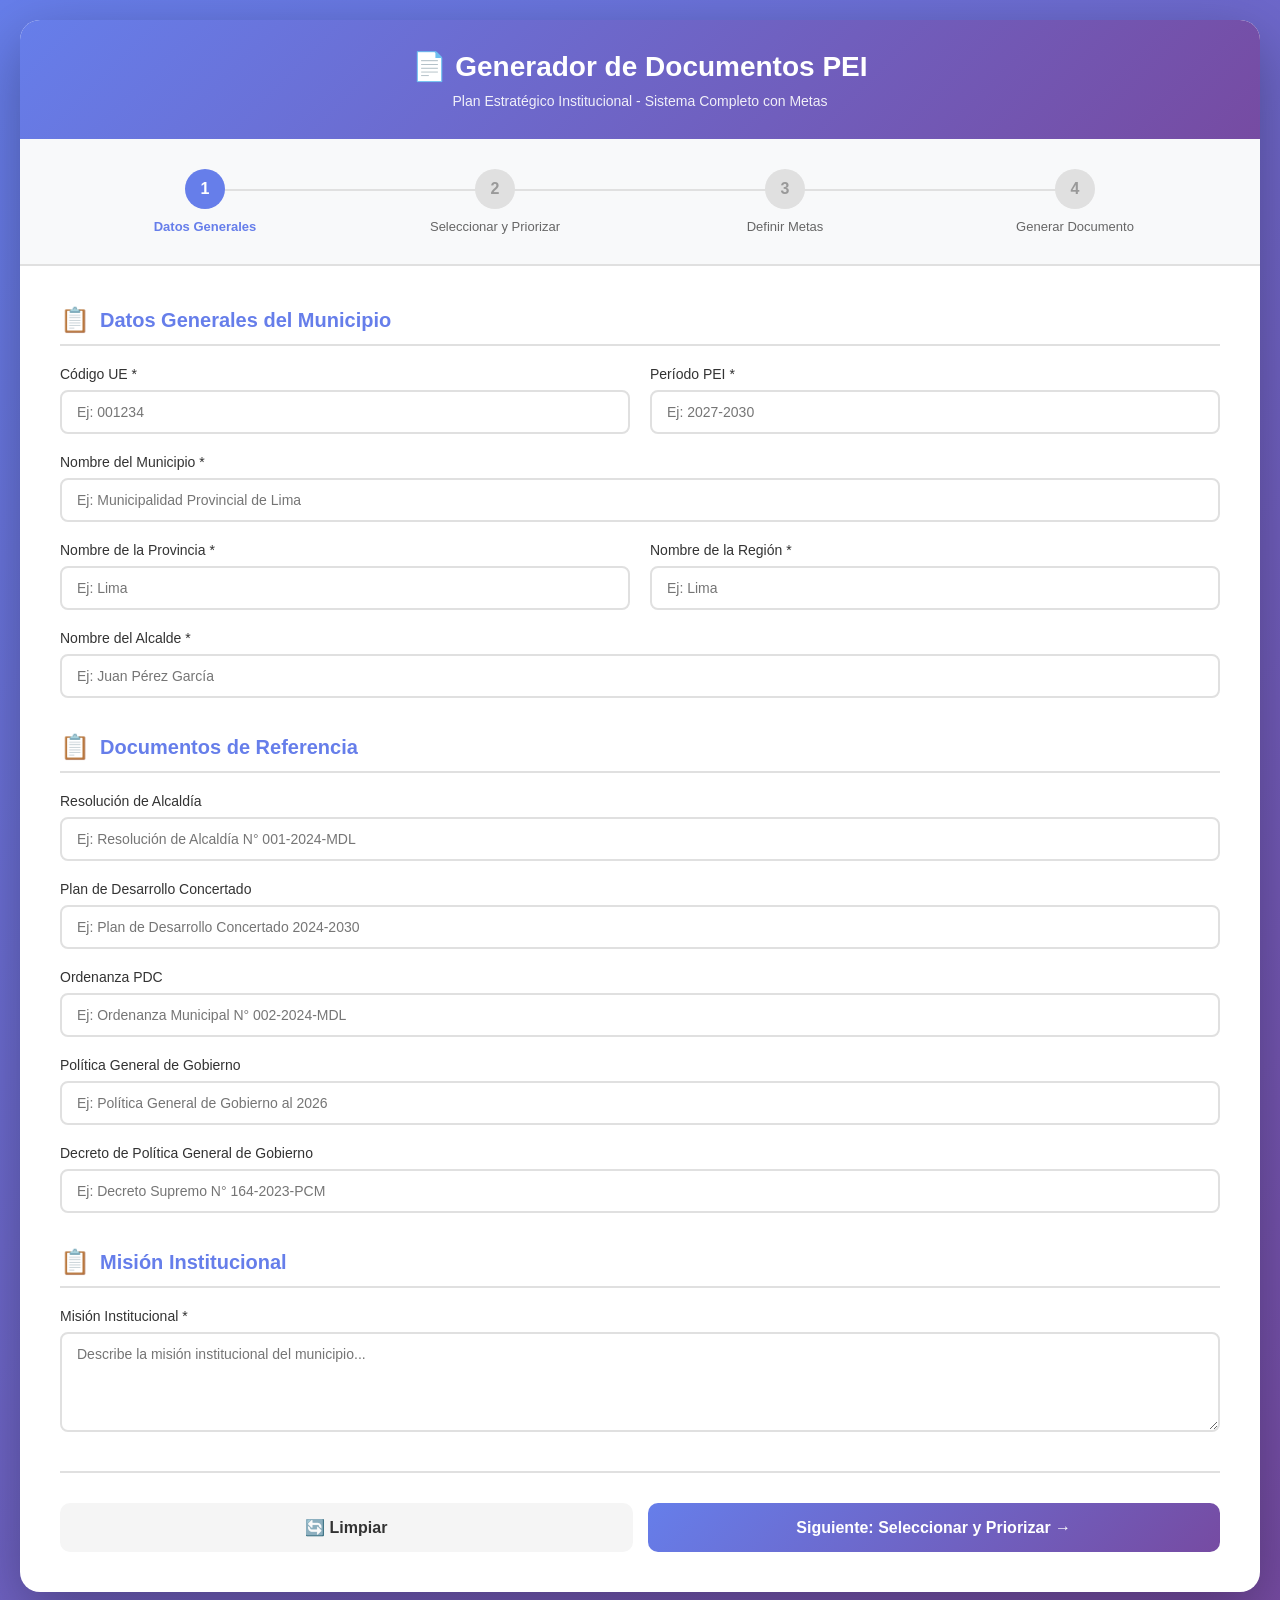
==== index_fase4.html @ 13f06237 "Add files via upload" ====
<!DOCTYPE html>
<html lang="es">
<head>
<meta charset="UTF-8">
<meta name="viewport" content="width=device-width, initial-scale=1.0">
<title>Generador de Documentos PEI - Sistema Completo</title>
<style>
/* ============================================
   GENERADOR PEI - ESTILOS COMPLETOS
   ============================================ */
*{margin:0;padding:0;box-sizing:border-box}
body{font-family:'Segoe UI',Tahoma,Geneva,Verdana,sans-serif;background:linear-gradient(135deg,#667eea 0%,#764ba2 100%);min-height:100vh;padding:20px}
.container{max-width:1400px;margin:0 auto;background:white;border-radius:20px;box-shadow:0 20px 60px rgba(0,0,0,.3);overflow:hidden}
.header{background:linear-gradient(135deg,#667eea 0%,#764ba2 100%);color:white;padding:30px;text-align:center}
.header h1{font-size:28px;margin-bottom:10px}
.header p{font-size:14px;opacity:.9}

/* PROGRESS */
.progress-steps{display:flex;justify-content:space-between;padding:30px 40px;background:#f8f9fa;border-bottom:2px solid #e0e0e0}
.step{flex:1;text-align:center;position:relative}
.step::after{content:'';position:absolute;top:20px;left:50%;width:100%;height:2px;background:#e0e0e0;z-index:0}
.step:last-child::after{display:none}
.step-number{width:40px;height:40px;border-radius:50%;background:#e0e0e0;color:#999;display:inline-flex;align-items:center;justify-content:center;font-weight:bold;position:relative;z-index:1;margin-bottom:10px}
.step.active .step-number{background:#667eea;color:white}
.step.completed .step-number{background:#28a745;color:white}
.step-label{font-size:13px;color:#666;font-weight:500}
.step.active .step-label{color:#667eea;font-weight:600}

/* FORM */
.form-container{padding:40px}
.form-step{display:none}
.form-step.active{display:block}
.section{margin-bottom:35px}
.section-title{color:#667eea;font-size:20px;font-weight:600;margin-bottom:20px;padding-bottom:10px;border-bottom:2px solid #e0e0e0;display:flex;align-items:center}
.section-title::before{content:"📋";margin-right:10px;font-size:24px}
.form-group{margin-bottom:20px}
label{display:block;color:#333;font-weight:500;margin-bottom:8px;font-size:14px}
input[type="text"],textarea{width:100%;padding:12px 15px;border:2px solid #e0e0e0;border-radius:8px;font-size:14px;font-family:inherit;transition:all .3s}
input[type="text"]:focus,textarea:focus{outline:none;border-color:#667eea;box-shadow:0 0 0 3px rgba(102,126,234,.1)}
textarea{min-height:100px;resize:vertical}
.two-column{display:grid;grid-template-columns:1fr 1fr;gap:20px}

/* SELECTION PASO 2 */
.selection-layout{display:grid;grid-template-columns:1fr 1fr;gap:30px;margin-top:20px}
.selection-panel{border:2px solid #e0e0e0;border-radius:12px;overflow:hidden}
.panel-title{background:linear-gradient(135deg,#667eea 0%,#764ba2 100%);color:white;padding:15px 20px;font-size:16px;font-weight:600;display:flex;align-items:center;gap:10px}
.panel-subtitle{padding:10px 15px;background:#f8f9fa;font-size:12px;color:#666;border-bottom:1px solid #e0e0e0}
.oei-grid{max-height:600px;overflow-y:auto;padding:15px}
.oei-card{border:2px solid #e0e0e0;border-radius:10px;margin-bottom:12px;overflow:hidden;transition:all .3s}
.oei-card.selected{border-color:#667eea;background:#f0f2ff}
.oei-header{display:flex;align-items:flex-start;gap:12px;padding:15px;cursor:pointer;user-select:none}
.oei-header:hover{background:rgba(102,126,234,.05)}
.oei-checkbox{width:18px;height:18px;margin-top:3px;cursor:pointer;flex-shrink:0}
.oei-info{flex:1}
.oei-code{font-weight:700;color:#667eea;font-size:13px;margin-bottom:3px}
.oei-title{font-size:14px;color:#333;line-height:1.4}
.oei-expand-icon{color:#999;font-size:12px;transition:transform .3s;padding-top:4px}
.oei-card.expanded .oei-expand-icon{transform:rotate(180deg)}
.oei-details{display:none;padding:15px;background:#fafafa;border-top:1px solid #e0e0e0}
.oei-card.expanded .oei-details{display:block}
.subsection-title{font-size:12px;font-weight:700;color:#764ba2;text-transform:uppercase;letter-spacing:.5px;margin-bottom:10px;margin-top:10px}
.indicator-item{display:flex;align-items:flex-start;gap:10px;padding:8px;border-radius:6px;margin-bottom:6px;transition:background .2s}
.indicator-item:hover{background:rgba(102,126,234,.07)}
.indicator-checkbox{width:16px;height:16px;margin-top:2px;cursor:pointer;flex-shrink:0}
.indicator-text{font-size:13px;color:#444;line-height:1.4;cursor:pointer}
.indicator-unit{display:inline-block;background:#e8eafd;color:#667eea;padding:2px 8px;border-radius:4px;font-size:11px;margin-left:6px;white-space:nowrap}
.aei-item{display:flex;align-items:flex-start;gap:10px;padding:10px;border-radius:8px;margin-bottom:8px;border:1px solid #e0e0e0;background:white;transition:all .2s}
.aei-item.selected{border-color:#764ba2;background:#f8f0ff}
.aei-checkbox{width:16px;height:16px;margin-top:3px;cursor:pointer;flex-shrink:0}
.aei-code{font-weight:600;color:#764ba2;font-size:12px;margin-bottom:3px}
.aei-details-panel{margin-top:10px;padding:10px;background:#f0e8ff;border-radius:6px;display:none}
.aei-item.selected .aei-details-panel{display:block}

/* PRIORITY PANEL */
.priority-list{max-height:600px;overflow-y:auto;padding:15px;min-height:200px}
.counter-badge{background:rgba(255,255,255,.3);color:white;padding:2px 10px;border-radius:12px;font-size:13px;font-weight:700}
.priority-item{border:2px solid #e0e0e0;border-radius:10px;padding:15px;margin-bottom:12px;background:white;position:relative;cursor:grab;transition:all .2s;user-select:none}
.priority-item:hover{border-color:#667eea;box-shadow:0 4px 15px rgba(102,126,234,.2)}
.priority-item.dragging{opacity:.5;border-style:dashed}
.priority-item.drag-over{border-color:#764ba2;border-style:dashed;background:#f8f0ff}
.priority-number{position:absolute;top:-10px;left:-10px;width:28px;height:28px;background:linear-gradient(135deg,#667eea,#764ba2);color:white;border-radius:50%;display:flex;align-items:center;justify-content:center;font-weight:700;font-size:13px;box-shadow:0 3px 8px rgba(102,126,234,.4)}
.remove-btn{position:absolute;top:8px;right:8px;background:#dc3545;color:white;border:none;width:22px;height:22px;border-radius:50%;cursor:pointer;font-size:12px;display:flex;align-items:center;justify-content:center;line-height:1}
.priority-header{display:flex;align-items:flex-start;gap:10px;margin-bottom:10px}
.drag-handle{color:#ccc;font-size:18px;cursor:grab;padding-top:2px;flex-shrink:0}
.priority-code{font-weight:700;color:#667eea;font-size:13px}
.priority-title{font-size:13px;color:#333;line-height:1.4;margin-top:3px}
.priority-stats{display:flex;gap:12px;margin-top:8px}
.priority-stat{font-size:11px;color:#666;background:#f0f0f0;padding:3px 8px;border-radius:4px}
.expand-aei-btn{background:#764ba2;color:white;border:none;padding:6px 12px;border-radius:5px;font-size:11px;cursor:pointer;transition:all .2s;width:100%}
.expand-aei-btn:hover{background:#5f3883}
.aei-priority-list{margin-top:10px;display:none}
.priority-item.expanded .aei-priority-list{display:block}
.aei-sortable{display:flex;flex-direction:column;gap:6px}
.aei-priority-item{display:flex;align-items:center;gap:8px;padding:8px 10px;border:1px solid #e0e0e0;border-radius:6px;background:white;cursor:grab;position:relative;transition:all .2s}
.aei-priority-item:hover{border-color:#764ba2;background:#f8f0ff}
.aei-priority-item.dragging{opacity:.5}
.aei-priority-number{min-width:22px;height:22px;background:linear-gradient(135deg,#764ba2,#9561e2);color:white;border-radius:50%;display:flex;align-items:center;justify-content:center;font-weight:700;font-size:11px}
.aei-priority-code{font-weight:600;color:#764ba2;font-size:12px;white-space:nowrap}
.aei-priority-title{font-size:11px;color:#555;line-height:1.3}
.empty-state{text-align:center;padding:40px 20px;color:#999}
.empty-state-icon{font-size:48px;margin-bottom:15px}
.empty-state-text{font-size:14px;line-height:1.6}

/* METAS PASO 3 */
.metas-container{display:grid;gap:25px}
.metas-oei-section{background:#f8f9fa;border-radius:12px;padding:20px;border:2px solid #e0e0e0}
.metas-oei-header{background:linear-gradient(135deg,#667eea 0%,#764ba2 100%);color:white;padding:15px 20px;border-radius:8px;margin-bottom:20px}
.metas-oei-priority{font-size:12px;opacity:.9;margin-bottom:5px}
.metas-oei-title{font-size:16px;font-weight:600}
.metas-indicadores-container{display:grid;gap:15px}
.metas-tipo-header{font-size:14px;font-weight:600;color:#667eea;margin:20px 0 15px;padding-bottom:8px;border-bottom:2px solid #e0e0e0}
.metas-aei-subtitle{font-size:13px;font-weight:600;color:#764ba2;margin:15px 0 10px;padding:8px 12px;background:white;border-radius:6px;border-left:3px solid #764ba2}
.meta-card{background:white;border:2px solid #e0e0e0;border-radius:10px;padding:20px;transition:all .3s}
.meta-card:hover{border-color:#667eea;box-shadow:0 4px 12px rgba(102,126,234,.15)}
.meta-header{display:flex;align-items:flex-start;gap:12px;margin-bottom:20px;padding-bottom:15px;border-bottom:1px solid #e0e0e0}
.meta-icon{font-size:24px}
.meta-info{flex:1}
.meta-nombre{font-size:14px;font-weight:500;color:#333;margin-bottom:5px;line-height:1.4}
.meta-unidad{font-size:12px;color:#666;background:#f0f0f0;display:inline-block;padding:3px 10px;border-radius:4px}
.meta-form-grid{display:grid;grid-template-columns:1fr 1fr;gap:15px;margin-bottom:20px}
.meta-años-grid{display:grid;grid-template-columns:repeat(auto-fit,minmax(120px,1fr));gap:12px}
.meta-field label{display:block;font-size:13px;font-weight:500;color:#555;margin-bottom:6px}
.meta-input{width:100%;padding:10px 12px;border:2px solid #e0e0e0;border-radius:6px;font-size:14px;transition:all .3s}
.meta-input:focus{outline:none;border-color:#667eea;box-shadow:0 0 0 3px rgba(102,126,234,.1)}
.meta-input.error{border-color:#dc3545}

/* BUTTONS */
.btn-container{display:flex;gap:15px;margin-top:30px;padding-top:30px;border-top:2px solid #e0e0e0}
.btn{flex:1;padding:15px 30px;border:none;border-radius:10px;font-size:16px;font-weight:600;cursor:pointer;transition:all .3s;display:flex;align-items:center;justify-content:center;gap:10px}
.btn-primary{background:linear-gradient(135deg,#667eea 0%,#764ba2 100%);color:white}
.btn-primary:hover{transform:translateY(-2px);box-shadow:0 10px 25px rgba(102,126,234,.4)}
.btn-secondary{background:#f5f5f5;color:#333}
.btn-secondary:hover{background:#e0e0e0}
.btn:disabled{opacity:.6;cursor:not-allowed;transform:none!important}

/* LOADING & MESSAGES */
.loading{display:none;text-align:center;padding:20px;color:#667eea}
.loading.active{display:block}
.spinner{border:4px solid #f3f3f3;border-top:4px solid #667eea;border-radius:50%;width:40px;height:40px;animation:spin 1s linear infinite;margin:0 auto 15px}
@keyframes spin{0%{transform:rotate(0deg)}100%{transform:rotate(360deg)}}
.message{padding:15px 20px;border-radius:8px;margin-top:20px;display:none}
.message.success{background:#d4edda;color:#155724;border:1px solid #c3e6cb;display:block}
.message.error{background:#f8d7da;color:#721c24;border:1px solid #f5c6cb;display:block}
.selection-alert{background:#fff3cd;border:1px solid #ffc107;color:#856404;padding:15px;border-radius:8px;margin-bottom:20px;display:none}
.selection-alert.show{display:block}
.help-text{font-size:13px;color:#666;margin-bottom:15px;padding:12px;background:#f8f9fa;border-radius:6px;border-left:3px solid #667eea;line-height:1.7}
.download-link{display:inline-block;background:#28a745;color:white;padding:10px 20px;border-radius:8px;text-decoration:none;font-weight:600;margin-top:10px}
.download-link:hover{background:#218838}

/* RESPONSIVE */
@media(max-width:1200px){.selection-layout{grid-template-columns:1fr}}
@media(max-width:768px){.two-column,.meta-form-grid{grid-template-columns:1fr}.form-container{padding:20px}.btn-container{flex-direction:column}.meta-años-grid{grid-template-columns:1fr 1fr}}
</style>
</head>
<body>
<div class="container">
  <div class="header">
    <h1>📄 Generador de Documentos PEI</h1>
    <p>Plan Estratégico Institucional - Sistema Completo con Metas</p>
  </div>

  <div class="progress-steps">
    <div class="step active" data-step="1"><div class="step-number">1</div><div class="step-label">Datos Generales</div></div>
    <div class="step" data-step="2"><div class="step-number">2</div><div class="step-label">Seleccionar y Priorizar</div></div>
    <div class="step" data-step="3"><div class="step-number">3</div><div class="step-label">Definir Metas</div></div>
    <div class="step" data-step="4"><div class="step-number">4</div><div class="step-label">Generar Documento</div></div>
  </div>

  <div class="form-container">
    <!-- PASO 1 -->
    <div class="form-step active" data-step="1">
      <div class="section">
        <h2 class="section-title">Datos Generales del Municipio</h2>
        <div class="two-column">
          <div class="form-group"><label>Código UE *</label><input type="text" id="codigo_ue" placeholder="Ej: 001234"></div>
          <div class="form-group"><label>Período PEI *</label><input type="text" id="periodo_pei" placeholder="Ej: 2027-2030"></div>
        </div>
        <div class="form-group"><label>Nombre del Municipio *</label><input type="text" id="nombre_municipio" placeholder="Ej: Municipalidad Provincial de Lima"></div>
        <div class="two-column">
          <div class="form-group"><label>Nombre de la Provincia *</label><input type="text" id="nombre_provincia" placeholder="Ej: Lima"></div>
          <div class="form-group"><label>Nombre de la Región *</label><input type="text" id="nombre_region" placeholder="Ej: Lima"></div>
        </div>
        <div class="form-group"><label>Nombre del Alcalde *</label><input type="text" id="nombre_alcalde" placeholder="Ej: Juan Pérez García"></div>
      </div>
      <div class="section">
        <h2 class="section-title">Documentos de Referencia</h2>
        <div class="form-group"><label>Resolución de Alcaldía</label><input type="text" id="resolucion_alcaldia" placeholder="Ej: Resolución de Alcaldía N° 001-2024-MDL"></div>
        <div class="form-group"><label>Plan de Desarrollo Concertado</label><input type="text" id="plan_desarrollo_concertado" placeholder="Ej: Plan de Desarrollo Concertado 2024-2030"></div>
        <div class="form-group"><label>Ordenanza PDC</label><input type="text" id="ordenanza_pdc" placeholder="Ej: Ordenanza Municipal N° 002-2024-MDL"></div>
        <div class="form-group"><label>Política General de Gobierno</label><input type="text" id="politica_general_gobierno" placeholder="Ej: Política General de Gobierno al 2026"></div>
        <div class="form-group"><label>Decreto de Política General de Gobierno</label><input type="text" id="decreto_politica_general_gobierno" placeholder="Ej: Decreto Supremo N° 164-2023-PCM"></div>
      </div>
      <div class="section">
        <h2 class="section-title">Misión Institucional</h2>
        <div class="form-group"><label>Misión Institucional *</label><textarea id="mision_institucional" placeholder="Describe la misión institucional del municipio..."></textarea></div>
      </div>
      <div class="btn-container">
        <button type="button" class="btn btn-secondary" onclick="limpiarFormulario()">🔄 Limpiar</button>
        <button type="button" class="btn btn-primary" onclick="irPaso1a2()">Siguiente: Seleccionar y Priorizar →</button>
      </div>
    </div>

    <!-- PASO 2 -->
    <div class="form-step" data-step="2">
      <div class="section">
        <h2 class="section-title">Selección y Priorización de OEI/AEI</h2>
        <div class="help-text">
          <strong>📌 Instrucciones:</strong><br>
          <strong>Panel Izquierdo:</strong> Selecciona los OEI, sus indicadores y AEI<br>
          <strong>Panel Derecho:</strong> Arrastra y suelta los OEI para priorizarlos (1 = mayor prioridad)<br>
          • Haz clic en "Ver AEI" para priorizar las AEI dentro de cada OEI
        </div>
        <div class="selection-alert" id="selectionAlert">⚠️ Debes seleccionar al menos 1 OEI con sus indicadores y AEI antes de continuar.</div>
        <div class="selection-layout">
          <div class="selection-panel">
            <div class="panel-title">📋 Seleccionar OEI/AEI</div>
            <div class="panel-subtitle">Marca los OEI, indicadores y AEI que aplicarán a tu municipio</div>
            <div id="oeiContainer" class="oei-grid"><div class="empty-state"><div class="spinner"></div><p>Cargando...</p></div></div>
          </div>
          <div class="selection-panel">
            <div class="panel-title">🎯 Priorizar OEI <span class="counter-badge" id="priorityCount">0</span></div>
            <div class="panel-subtitle">Arrastra los OEI para ordenarlos según prioridad (1 = más importante)</div>
            <div id="priorityContainer" class="priority-list">
              <div class="empty-state"><div class="empty-state-icon">📦</div><div class="empty-state-text">Los OEI que selecciones aparecerán aquí.</div></div>
            </div>
          </div>
        </div>
      </div>
      <div class="btn-container">
        <button type="button" class="btn btn-secondary" onclick="irPaso(1)">← Volver a Datos Generales</button>
        <button type="button" class="btn btn-primary" onclick="validarYContinuarAMetas()">Siguiente: Definir Metas →</button>
      </div>
    </div>

    <!-- PASO 3 -->
    <div class="form-step" data-step="3">
      <div class="section">
        <h2 class="section-title">Definición de Metas Anuales</h2>
        <div class="help-text">
          <strong>🎯 Instrucciones:</strong><br>
          • Define las metas para cada indicador seleccionado<br>
          • <strong>Año base:</strong> Año de referencia (ej: 2026) &nbsp;•&nbsp; <strong>Valor base:</strong> Valor actual del indicador<br>
          • <strong>Metas anuales:</strong> Valores objetivo para cada año del período PEI
        </div>
        <div class="selection-alert" id="metasAlert">⚠️ Por favor, completa todos los campos de metas antes de continuar.</div>
        <div id="metasContainer" class="metas-container"></div>
      </div>
      <div class="btn-container">
        <button type="button" class="btn btn-secondary" onclick="irPaso(2)">← Volver a Selección/Priorización</button>
        <button type="button" class="btn btn-primary" onclick="validarMetasYContinuar()">Siguiente: Generar Documento →</button>
      </div>
    </div>

    <!-- PASO 4 -->
    <div class="form-step" data-step="4">
      <div class="section">
        <h2 class="section-title">Generar Documento PEI</h2>
        <div class="help-text">
          <strong>📄 Resumen de tu PEI:</strong><br>
          • <span id="resumenOEI">0 OEI seleccionados</span><br>
          • <span id="resumenAEI">0 AEI seleccionadas</span><br>
          • <span id="resumenIndicadores">0 indicadores totales</span><br>
          • <span id="resumenMetas">0 indicadores con metas definidas</span>
        </div>
        <div id="instruccionesServidor" style="margin-top:20px;padding:15px;background:#d4edda;border:1px solid #c3e6cb;border-radius:8px;font-size:13px;line-height:1.7;color:#155724">
          <strong>✅ Servidor activo en localhost:8000</strong><br>
          Haz clic en "Generar Documento Word" para crear el archivo .docx en tu carpeta del proyecto.
        </div>
      </div>
      <div class="btn-container">
        <button type="button" class="btn btn-secondary" onclick="irPaso(3)">← Volver a Metas</button>
        <button type="button" class="btn btn-primary" id="btnGenerar" onclick="generarDocumento()">✨ Generar Documento Word</button>
      </div>
      <div id="message" class="message"></div>
    </div>
  </div>
</div>

<script>
// ============================================
// MATRIZ ESTÁNDAR EMBEBIDA (sin fetch)
// ============================================
const MATRIZ_ESTANDAR = {"oei":[{"codigo":"OEI.01","denominacion":"Promover el ordenamiento territorial en beneficio de población local","indicadores":[{"nombre":"Porcentaje de la población local que reside en zonas que cumplen con los instrumentos técnicos sustentatorios para el ordenamiento territorial","unidad":"Porcentaje"}],"aei":[{"codigo":"AEI.01.01","denominacion":"Instrumentos de planificación territorial implementados en beneficio de la población local","indicadores":[{"nombre":"Número de instrumentos de planificación territorial implementados en la localidad","unidad":"Número"}]},{"codigo":"AEI.01.02","denominacion":"Saneamiento físico-legal efectivo para la población en situación de informalidad o sin título de propiedad en la localidad","indicadores":[{"nombre":"Porcentaje de predios de la localidad con saneamiento físico - legal","unidad":"Porcentaje"}]},{"codigo":"AEI.01.03","denominacion":"Espacios públicos en condiciones operativas adecuadas en beneficio de la población local","indicadores":[{"nombre":"Porcentaje de espacios públicos en condiciones adecuadas","unidad":"Porcentaje"}]},{"codigo":"AEI.01.04","denominacion":"Catastro actualizado en beneficio de la población local","indicadores":[{"nombre":"Porcentaje de unidades catastrales actualizadas","unidad":"Porcentaje"}]},{"codigo":"AEI.01.05","denominacion":"Fiscalización de habilitaciones urbanas y edificaciones de manera integral, dirigidos a personas naturales y jurídicas que ejecutan obras en la localidad","indicadores":[{"nombre":"Número de fiscalizaciones en habilitaciones urbanas y edificaciones realizadas de manera efectiva","unidad":"Número"}]}]},{"codigo":"OEI.02","denominacion":"Fortalecer el acceso a la atención primaria de salud preventiva de la población local","indicadores":[{"nombre":"Porcentaje de personas satisfechas con las campañas y actividades de promoción de salud realizadas por la municipalidad","unidad":"Porcentaje"}],"aei":[{"codigo":"AEI.02.01","denominacion":"Construcción; equipamiento y mantenimiento de los establecimientos de salud adecuados en beneficio de la salud de la población local","indicadores":[{"nombre":"Porcentaje de establecimientos médicos bajo responsabilidad municipal en condiciones operativas y de infraestructura adecuadas","unidad":"Porcentaje"},{"nombre":"Porcentaje de inversiones en infraestructura culminadas para la mejora/construcción de establecimientos de salud bajo administración municipal","unidad":"Porcentaje"}]},{"codigo":"AEI.02.02","denominacion":"Campañas de medicina preventiva, primeros auxilios, educación sanitaria y profilaxis ejecutadas en beneficio de la población local","indicadores":[{"nombre":"Porcentaje de campañas médicas municipales ejecutadas en la localidad","unidad":"Porcentaje"}]},{"codigo":"AEI.02.03","denominacion":"Campañas de control de epidemias y sanidad animal ejecutadas dirigidas a productores pecuarios, comunidades rurales o ámbitos urbanos de la localidad","indicadores":[{"nombre":"Porcentaje de campañas municipales de control de epidemias y sanidad animal ejecutadas","unidad":"Porcentaje"}]}]},{"codigo":"OEI.03","denominacion":"Promover el acceso a servicios educativos, deportivos y recreacionales con enfoque intercultural e inclusivo para la población local","indicadores":[{"nombre":"Porcentaje de participantes satisfechos con los programas educativos organizados por la municipalidad","unidad":"Porcentaje"}],"aei":[{"codigo":"AEI.03.01","denominacion":"Talleres de la lectura, escritura, ciencias y arte implementados en espacios educativos y culturales en beneficio de la población local","indicadores":[{"nombre":"Número de actividades culturales bajo responsabilidad municipal ejecutadas","unidad":"Número"}]},{"codigo":"AEI.03.02","denominacion":"Programa deportivo y recreacional municipal accesible para la niñez, juventud y vecindario en general de la localidad","indicadores":[{"nombre":"Porcentaje de sesiones del programa deportivo municipal realizadas","unidad":"Porcentaje"}]},{"codigo":"AEI.03.03","denominacion":"Construcción, equipamiento y mantenimiento de los locales educativos, adecuados en beneficio de la población estudiantil de la localidad","indicadores":[{"nombre":"Porcentaje de inversiones en infraestructura culminadas para la mejora/construcción de establecimientos educativos","unidad":"Porcentaje"}]}]},{"codigo":"OEI.04","denominacion":"Promover condiciones ambientales saludables y sostenibles para la población local","indicadores":[{"nombre":"Porcentaje de ciudadanos satisfechos con el servicio de recojo de residuos sólidos","unidad":"Porcentaje"},{"nombre":"Porcentaje de zonas de la localidad donde se han reducido puntos críticos de contaminación","unidad":"Porcentaje"}],"aei":[{"codigo":"AEI.04.01","denominacion":"Acciones de conservación de recursos forestales y de fauna silvestre ejecutadas, dirigidas a comunidades, productores u organizaciones locales","indicadores":[{"nombre":"Número de acciones de conservación ambiental ejecutadas por la municipalidad","unidad":"Número"}]},{"codigo":"AEI.04.02","denominacion":"Gestión de los residuos sólidos de manera integral en beneficio de la población local","indicadores":[{"nombre":"Promedio de días por semana del servicio de recojo de residuos sólidos","unidad":"Promedio"},{"nombre":"Porcentaje de toneladas de residuos sólidos no reutilizables dispuestos adecuadamente en infraestructuras de residuos sólidos","unidad":"Porcentaje"},{"nombre":"Número de toneladas de residuos sólidos no reutilizables dispuestos oportunamente en una zona de disposición final.","unidad":"Número"},{"nombre":"Número de toneladas anuales de residuos sólidos inorgánicos recuperados segregados en la fuente.","unidad":"Número"},{"nombre":"Número de toneladas anuales de residuos sólidos orgánicos recuperados segregados en la fuente.","unidad":"Número"}]},{"codigo":"AEI.04.03","denominacion":"Programa Municipal de Educación, Cultura y Ciudadanía Ambiental EDUCCA implementado en beneficio de la población local","indicadores":[{"nombre":"Número de actividades realizadas para la promoción de la conciencia ambiental del programa EDUCCA","unidad":"Número"}]},{"codigo":"AEI.04.04","denominacion":"Fiscalización de emisión de humos, gases, ruido y otros contaminantes de la atmósfera y el ambiente, de manera oportuna a personas naturales y jurídicas que desarrollan actividades generadoras de emisiones contaminantes en la localidad","indicadores":[{"nombre":"Número de fiscalizaciones ambientales en la localidad","unidad":"Número"}]},{"codigo":"AEI.04.05","denominacion":"Áreas verdes de uso público en condiciones adecuadas para el disfrute de la población local","indicadores":[{"nombre":"Porcentaje de áreas verdes en espacios públicos municipales en condiciones adecuadas","unidad":"Porcentaje"}]},{"codigo":"AEI.04.06","denominacion":"Zonificación Ecológica Económica (ZEE) implementada en beneficio de los tomadores de decisiones y la ciudadanía","indicadores":[{"nombre":"Porcentaje de zonas productivas con uso adecuado de acuerdo a la Zonificación Ecológica Económica","unidad":"Porcentaje"}]},{"codigo":"AEI.04.07","denominacion":"Acciones municipales para la protección y conservación sostenible de fuentes de agua en beneficio de la población local","indicadores":[{"nombre":"Número de acciones municipales para la protección de fuentes de agua en la localidad","unidad":"Número"}]}]},{"codigo":"OEI.05","denominacion":"Reducir la exposición al riesgo de desastres de origen natural o antrópico de la población local","indicadores":[{"nombre":"Porcentaje de zonas de la localidad con factores de riesgo de desastres eliminados o minimizados","unidad":"Porcentaje"}],"aei":[{"codigo":"AEI.05.01","denominacion":"Instrumentos de estimación del riesgo de desastres implementados para la protección de la población y el territorio local","indicadores":[{"nombre":"Número de instrumentos para la estimación del riesgo de desastres implementados en la localidad","unidad":"Número"}]},{"codigo":"AEI.05.02","denominacion":"Asistencia técnica en gestión de riesgos de desastres permanentes para la población local","indicadores":[{"nombre":"Número de asistencias técnicas en GRD realizadas en zonas vulnerables en la localidad","unidad":"Número"}]},{"codigo":"AEI.05.03","denominacion":"Sistema de alerta temprana implementado en beneficio de la población local","indicadores":[{"nombre":"Número de mecanismos de vigilancia operativos para la comunicación de alertas tempranas en la localidad","unidad":"Número"}]},{"codigo":"AEI.05.04","denominacion":"Información de emergencias, peligros y desastres oportuna para los tomadores de decisiones del sistema.","indicadores":[{"nombre":"Número de herramientas de comunicación efectivamente entregadas a los tomadores de decisiones y ciudadanía sobre peligros, emergencias y desastres","unidad":"Número"}]},{"codigo":"AEI.05.05","denominacion":"Atención frente a emergencias y desastres oportuna a la población damnificada y afectada en la localidad","indicadores":[{"nombre":"Número de atenciones integrales a damnificados de emergencias y desastres","unidad":"Número"}]},{"codigo":"AEI.05.06","denominacion":"Rehabilitación de servicios públicos básicos, infraestructura y medios de vida oportunos en beneficio de la población local","indicadores":[{"nombre":"Porcentaje de servicios públicos municipales interrumpidos por emergencias y desastres restaurados de manera oportuna","unidad":"Porcentaje"}]},{"codigo":"AEI.05.07","denominacion":"Reconstrucción física, económica y social con enfoque de derechos humanos en beneficio de la población local","indicadores":[{"nombre":"Porcentaje de inversiones municipales en infraestructura culminadas para la reconstrucción en la localidad","unidad":"Porcentaje"}]},{"codigo":"AEI.05.08","denominacion":"Infraestructura para la prevención y mitigación de riesgos de desastres adecuada en la localidad.","indicadores":[{"nombre":"Porcentaje de PIPs de GRD del banco de proyectos de la municipalidad","unidad":"Porcentaje"}]}]},{"codigo":"OEI.06","denominacion":"Mejorar el acceso a servicios de protección social y defensa de derechos de la población en situación de vulnerabilidad de la localidad","indicadores":[{"nombre":"Porcentaje de la población en situación de vulnerabilidad atendida por programas sociales municipales","unidad":"Porcentaje"}],"aei":[{"codigo":"AEI.06.01","denominacion":"Servicios de registro civil oportunos para la población local","indicadores":[{"nombre":"Porcentaje de atenciones de registro civil oportunas en la localidad","unidad":"Porcentaje"}]},{"codigo":"AEI.06.02","denominacion":"Programas de apoyo social ejecutados en beneficio de la población en situación de vulnerabilidad en la localidad","indicadores":[{"nombre":"Número de atenciones en los programas municipales de apoyo social en la localidad","unidad":"Número"}]},{"codigo":"AEI.06.03","denominacion":"Registro para la atención de programas de reparaciones, de forma oportuna para las víctimas y familiares de violencia en la localidad","indicadores":[{"nombre":"Número de registros efectivos para la atención de programas de reparaciones para las víctimas y familiares de violencia en la localidad","unidad":"Número"}]},{"codigo":"AEI.06.04","denominacion":"Servicio de defensa y promoción de derechos de manera permanente en beneficio de la población en situación de vulnerabilidad de la localidad","indicadores":[{"nombre":"Número de casos atendidos por el servicio social municipal para la defensa y promoción de derechos","unidad":"Número"}]},{"codigo":"AEI.06.05","denominacion":"Empadronamiento socioeconómico oportuno de hogares en situación de pobreza o vulnerabilidad en la localidad","indicadores":[{"nombre":"Número de registros actualizados en el Sistema de Focalización de Hogares (SISFOH)","unidad":"Número"}]}]},{"codigo":"OEI.07","denominacion":"Fortalecer la prevención y disuasión del delito y violencia en beneficio de la población local","indicadores":[{"nombre":"Porcentaje de zonas con alta incidencia delictiva con servicio de patrullaje integrado","unidad":"Porcentaje"},{"nombre":"Tasa de denuncias por comisión de delitos por 10 000 habitantes","unidad":"Tasa"}],"aei":[{"codigo":"AEI.07.01","denominacion":"Seguridad ciudadana comunitaria operativa para la protección de la población local","indicadores":[{"nombre":"Porcentaje de rondas ciudadanas de seguridad con equipamiento adecuado","unidad":"Porcentaje"}]},{"codigo":"AEI.07.02","denominacion":"Patrullaje municipal efectivo en beneficio de la población local","indicadores":[{"nombre":"Promedio semanal de jornadas de patrullaje integrado por zona en la localidad","unidad":"Promedio"}]},{"codigo":"AEI.07.03","denominacion":"Sistema de videovigilancia operativo para la protección y seguridad de la población local","indicadores":[{"nombre":"Porcentaje de cámaras de videovigilancia operativas en la localidad","unidad":"Porcentaje"}]}]},{"codigo":"OEI.08","denominacion":"Garantizar la provisión de los servicios de agua potable y saneamiento en beneficio de la población local","indicadores":[{"nombre":"Porcentaje de viviendas con servicio de agua potable y alcantarillado","unidad":"Porcentaje"},{"nombre":"Porcentaje de viviendas en zona urbana con servicio de agua potable y/o alcantarillado","unidad":"Porcentaje"},{"nombre":"Porcentaje de viviendas en zona rural con servicio de agua potable y/o alcantarillado","unidad":"Porcentaje"}],"aei":[{"codigo":"AEI.08.01","denominacion":"Asistencia técnica en sostenibilidad de los servicios de agua potable y saneamiento de manera continua a la(s) Junta(s) Administradoras de Servicios de Saneamiento de la localidad","indicadores":[{"nombre":"Número de asistencias técnicas a las Juntas Administradoras de Servicios de Saneamiento (JASS)","unidad":"Número"}]},{"codigo":"AEI.08.02","denominacion":"Servicio de agua potable de calidad para la población local","indicadores":[{"nombre":"Promedio diario de horas de servicio de agua potable en la localidad","unidad":"Promedio"},{"nombre":"Porcentaje de conexiones de agua que cumplen con presencia de cloro residual libre mayor o igual a 0.5 mg/L","unidad":"Porcentaje"},{"nombre":"Número de conexiones nuevas de agua potable instaladas en la localidad","unidad":"Número"}]},{"codigo":"AEI.08.03","denominacion":"Servicio de alcantarillado sanitario y tratamiento de aguas residuales eficiente para la población local","indicadores":[{"nombre":"Porcentaje de estaciones de bombeo en condiciones operativas adecuadas","unidad":"Porcentaje"},{"nombre":"Número de mantenimientos realizados a las conexiones domiciliarias de alcantarillado","unidad":"Número"},{"nombre":"Número de conexiones nuevas de alcantarillado instaladas en la localidad","unidad":"Número"}]}]},{"codigo":"OEI.09","denominacion":"Impulsar el crecimiento de la actividad empresarial, de emprendimientos y MYPES en la localidad","indicadores":[{"nombre":"Porcentaje de micro y pequeñas empresas que operan con licencias municipales adecuadas","unidad":"Porcentaje"},{"nombre":"Número de establecimientos comerciales que operan con licencias municipales adecuadas","unidad":"Número"}],"aei":[{"codigo":"AEI.09.01","denominacion":"Fiscalización y control del cumplimiento normativo permanente a los agentes económicos de la localidad","indicadores":[{"nombre":"Número de fiscalizaciones de licencias de funcionamiento realizadas de manera efectiva a micro y pequeñas empresas","unidad":"Número"}]},{"codigo":"AEI.09.02","denominacion":"Eventos turísticos vinculados al patrimonio cultural y natural con enfoque sostenible, dirigidos a emprendedores, asociaciones y otros actores del turismo y la cultura de la localidad","indicadores":[{"nombre":"Número de eventos de promoción turística realizados por la municipalidad","unidad":"Número"}]},{"codigo":"AEI.09.03","denominacion":"Asistencia técnica en actividades económicas locales especializada dirigida a los agentes económicos de la localidad","indicadores":[{"nombre":"Número de asistencias técnicas para el fortalecimiento empresarial a micro y pequeños empresarios de la localidad","unidad":"Número"}]},{"codigo":"AEI.09.04","denominacion":"Campañas de promoción de la formalización de micro y pequeñas empresas accesibles para la población local","indicadores":[{"nombre":"Número de campañas implementadas para la formalización de micro y pequeñas empresas","unidad":"Número"}]},{"codigo":"AEI.09.05","denominacion":"Eventos de articulación comercial y consumo de productos locales organizados con enfoque sostenible para agentes comerciales en la localidad","indicadores":[{"nombre":"Número de eventos para la promoción de la comercialización y consumo de productos locales organizados por la municipalidad","unidad":"Número"}]},{"codigo":"AEI.09.06","denominacion":"Construcción, equipamiento y mantenimiento de infraestructura productiva adecuada y disponible para los productores agropecuarios y pequeños empresarios locales","indicadores":[{"nombre":"Número de infraestructuras productivas construidas para productores agropecuarios y pequeños empresarios.","unidad":"Número"},{"nombre":"Número de equipos para las infraestructuras productivas efectivamente entregadas","unidad":"Número"},{"nombre":"Número de servicios de mantenimiento realizados a la infraestructura productiva efectivamente realizados","unidad":"Número"}]}]},{"codigo":"OEI.10","denominacion":"Mejorar el servicio de transporte y transitabilidad en beneficio de la población local","indicadores":[{"nombre":"Porcentaje de puntos críticos de tránsito en vías locales atendidos y mitigados","unidad":"Porcentaje"}],"aei":[{"codigo":"AEI.10.01","denominacion":"Sistema de señalización de tránsito con mantenimiento adecuado en beneficio de la población de la localidad","indicadores":[{"nombre":"Porcentaje de vías locales con señalización adecuada","unidad":"Porcentaje"}]},{"codigo":"AEI.10.02","denominacion":"Capacitación en materia de educación vial oportuna dirigida a la población local","indicadores":[{"nombre":"Número de eventos educativos realizados para la promoción de la educación vial","unidad":"Número"}]},{"codigo":"AEI.10.03","denominacion":"Mantenimiento permanente de la infraestructura vial urbano o rural en beneficio de la población local","indicadores":[{"nombre":"Porcentaje de caminos vecinales en condiciones de transitabilidad","unidad":"Porcentaje"},{"nombre":"Porcentaje de km de la red vial urbana en buen estado","unidad":"Porcentaje"},{"nombre":"Porcentaje de km de la red vial rural en buen estado","unidad":"Porcentaje"}]},{"codigo":"AEI.10.04","denominacion":"Supervisión y control del transporte público con eficiencia y cumplimiento normativo a los operadores de transporte local","indicadores":[{"nombre":"Número de fiscalizaciones a empresas prestadoras del servicio de transporte público en la localidad","unidad":"Número"}]}]},{"codigo":"OEI.11","denominacion":"Modernizar la Gestión Institucional","indicadores":[{"nombre":"Porcentaje de ciudadanos satisfechos con la gestión institucional de la municipalidad","unidad":"Porcentaje"}],"aei":[{"codigo":"AEI.11.01","denominacion":"Capacitación para el desarrollo de competencias o conocimientos ejecutada en beneficio del personal de la municipalidad.","indicadores":[{"nombre":"Porcentaje de acciones de capacitación ejecutadas en el marco del PDP","unidad":"Porcentaje"}]},{"codigo":"AEI.11.02","denominacion":"Iniciativas de gobierno abierto implementado en la municipalidad","indicadores":[{"nombre":"Porcentaje de actas y acuerdos municipales difundidos en redes sociales y portales web municipales","unidad":"Porcentaje"}]},{"codigo":"AEI.11.03","denominacion":"Servicios administrativos implementados eficientemente en la municipalidad","indicadores":[{"nombre":"Porcentaje de expedientes recibidos por mesa de partes atendidos de manera oportuna","unidad":"Porcentaje"}]},{"codigo":"AEI.11.04","denominacion":"Recaudación tributaria efectiva en la municipalidad","indicadores":[{"nombre":"Número de campañas municipales para fortalecer la recaudación tributaria en la localidad","unidad":"Número"}]},{"codigo":"AEI.11.05","denominacion":"Instrumentos de gestión implementados en la municipalidad","indicadores":[{"nombre":"Porcentaje de instrumentos de gestión actualizados","unidad":"Porcentaje"}]},{"codigo":"AEI.11.06","denominacion":"Gobierno digital implementado en los procesos y servicios de la municipalidad","indicadores":[{"nombre":"Porcentaje de servicios administrativos municipales digitalizados","unidad":"Porcentaje"}]}]}]};

// ============================================
// ESTADO DE LA APP (en memoria, sin almacenamiento externo)
// ============================================
const appState = {
  datos: {},
  metas: {},
  selecciones: { oei: [], indicadoresOEI: [], aei: [], indicadoresAEI: [] },
  prioridades: { oei: [], aei: {} }
};

let pasoActual = 1;
let draggedElement = null;
let draggedAEIElement = null;

// Inicializar
window.addEventListener('load', () => {
  renderizarOEIs();
});

// ============================================
// RENDERIZADO OEI
// ============================================
function renderizarOEIs() {
  const container = document.getElementById('oeiContainer');
  container.innerHTML = '';
  MATRIZ_ESTANDAR.oei.forEach(oei => container.appendChild(crearOEICard(oei)));
}

function crearOEICard(oei) {
  const card = document.createElement('div');
  card.className = 'oei-card';
  card.dataset.codigo = oei.codigo;

  card.innerHTML = `
    <div class="oei-header" onclick="toggleOEIExpand('${oei.codigo}')">
      <input type="checkbox" class="oei-checkbox" id="oei-${oei.codigo}"
             onclick="event.stopPropagation(); toggleOEISelection('${oei.codigo}')">
      <div class="oei-info">
        <div class="oei-code">${oei.codigo}</div>
        <div class="oei-title">${oei.denominacion}</div>
        <div style="margin-top:6px;font-size:11px;color:#666">
          ${oei.indicadores.length} ind. OEI &bull; ${oei.aei.length} AEI
        </div>
      </div>
      <div class="oei-expand-icon">▼</div>
    </div>
    <div class="oei-details">
      ${crearSeccionIndicadoresOEI(oei)}
      ${crearSeccionAEI(oei)}
    </div>`;
  return card;
}

function crearSeccionIndicadoresOEI(oei) {
  let html = '<div class="subsection-title">Indicadores del OEI</div>';
  oei.indicadores.forEach((ind, i) => {
    html += `<div class="indicator-item">
      <input type="checkbox" class="indicator-checkbox" id="ind-oei-${oei.codigo}-${i}"
             data-oei="${oei.codigo}" data-tipo="oei" data-index="${i}">
      <label for="ind-oei-${oei.codigo}-${i}" class="indicator-text">
        ${ind.nombre} <span class="indicator-unit">${ind.unidad}</span>
      </label>
    </div>`;
  });
  return html;
}

function crearSeccionAEI(oei) {
  let html = `<div class="subsection-title" style="margin-top:15px">Acciones Estratégicas (AEI) <span class="counter-badge" style="background:#764ba2">${oei.aei.length}</span></div>`;
  oei.aei.forEach(aei => {
    html += `<div class="aei-item" id="aei-item-${aei.codigo}">
      <input type="checkbox" class="aei-checkbox" id="aei-${aei.codigo}"
             data-oei="${oei.codigo}" data-codigo="${aei.codigo}"
             onchange="toggleAEI('${oei.codigo}','${aei.codigo}')">
      <div style="flex:1">
        <div class="aei-code">${aei.codigo}</div>
        <div class="indicator-text">${aei.denominacion}</div>
        <div class="aei-details-panel" id="aei-details-${aei.codigo}">
          ${crearIndicadoresAEI(oei.codigo, aei)}
        </div>
      </div>
    </div>`;
  });
  return html;
}

function crearIndicadoresAEI(codigoOEI, aei) {
  let html = '<div class="subsection-title" style="font-size:12px;margin-top:8px">Indicadores de la AEI</div>';
  aei.indicadores.forEach((ind, i) => {
    html += `<div class="indicator-item">
      <input type="checkbox" class="indicator-checkbox" id="ind-aei-${aei.codigo}-${i}"
             data-oei="${codigoOEI}" data-aei="${aei.codigo}" data-tipo="aei" data-index="${i}">
      <label for="ind-aei-${aei.codigo}-${i}" class="indicator-text">
        ${ind.nombre} <span class="indicator-unit">${ind.unidad}</span>
      </label>
    </div>`;
  });
  return html;
}

// ============================================
// INTERACCIONES OEI
// ============================================
function toggleOEIExpand(codigo) {
  document.querySelector(`.oei-card[data-codigo="${codigo}"]`).classList.toggle('expanded');
}

function toggleOEISelection(codigo) {
  const checkbox = document.getElementById(`oei-${codigo}`);
  const card = document.querySelector(`.oei-card[data-codigo="${codigo}"]`);

  if (checkbox.checked) {
    card.classList.add('selected', 'expanded');
    agregarOEIAPrioridad(codigo);
  } else {
    card.classList.remove('selected');
    // Desmarcar todos los checkboxes hijos sin llamar toggleOEISelection de nuevo
    card.querySelectorAll('input[type="checkbox"]').forEach(cb => {
      if (cb !== checkbox) cb.checked = false;
    });
    // Ocultar paneles AEI
    card.querySelectorAll('.aei-details-panel').forEach(p => p.style.display = 'none');
    card.querySelectorAll('.aei-item').forEach(i => i.classList.remove('selected'));
    // Eliminar del panel de prioridad directamente (sin recursión)
    const priorityItem = document.querySelector(`.priority-item[data-codigo="${codigo}"]`);
    if (priorityItem) priorityItem.remove();
    actualizarNumerosPrioridad();
    actualizarContadorPrioridad();
    verificarPriorityEmpty();
  }
}

function toggleAEI(codigoOEI, codigoAEI) {
  const checkbox = document.getElementById(`aei-${codigoAEI}`);
  const details = document.getElementById(`aei-details-${codigoAEI}`);
  const aeiItem = document.getElementById(`aei-item-${codigoAEI}`);

  if (checkbox.checked) {
    details.style.display = 'block';
    aeiItem.classList.add('selected');
  } else {
    details.style.display = 'none';
    aeiItem.classList.remove('selected');
    details.querySelectorAll('input[type="checkbox"]').forEach(cb => cb.checked = false);
  }
  actualizarAEIEnPrioridad(codigoOEI);
}

// ============================================
// GESTIÓN DE PRIORIDADES
// ============================================
function agregarOEIAPrioridad(codigo) {
  const oei = MATRIZ_ESTANDAR.oei.find(o => o.codigo === codigo);
  if (!oei) return;
  const container = document.getElementById('priorityContainer');
  const empty = container.querySelector('.empty-state');
  if (empty) empty.remove();
  container.appendChild(crearPriorityItem(oei));
  habilitarDragAndDrop();
  actualizarNumerosPrioridad();
  actualizarContadorPrioridad();
}

function crearPriorityItem(oei) {
  const div = document.createElement('div');
  div.className = 'priority-item';
  div.dataset.codigo = oei.codigo;
  div.draggable = true;
  div.innerHTML = `
    <div class="priority-number">1</div>
    <button class="remove-btn" onclick="eliminarOEIDePrioridad('${oei.codigo}')" title="Eliminar">✕</button>
    <div class="priority-header">
      <div class="drag-handle">⋮⋮</div>
      <div style="flex:1">
        <div class="priority-code">${oei.codigo}</div>
        <div class="priority-title">${oei.denominacion}</div>
        <div class="priority-stats" id="stats-${oei.codigo}">
          <div class="priority-stat">📊 0 indicadores</div>
          <div class="priority-stat">📋 0 AEI</div>
        </div>
      </div>
    </div>
    <button class="expand-aei-btn" onclick="toggleAEIPriority('${oei.codigo}')">Ver AEI para priorizar ▼</button>
    <div class="aei-priority-list" id="aei-priority-${oei.codigo}"></div>`;
  return div;
}

function eliminarOEIDePrioridad(codigo) {
  // Desmarcar checkbox del OEI
  const checkbox = document.getElementById(`oei-${codigo}`);
  if (checkbox && checkbox.checked) {
    checkbox.checked = false;
    // Llamar toggleOEISelection manejará el resto
    toggleOEISelection(codigo);
    return; // toggleOEISelection ya limpia la priority card
  }
  // Si el checkbox ya está desmarcado, solo limpiar el panel
  const priorityItem = document.querySelector(`.priority-item[data-codigo="${codigo}"]`);
  if (priorityItem) priorityItem.remove();
  actualizarNumerosPrioridad();
  actualizarContadorPrioridad();
  verificarPriorityEmpty();
}

function verificarPriorityEmpty() {
  const container = document.getElementById('priorityContainer');
  if (container.querySelectorAll('.priority-item').length === 0) {
    container.innerHTML = `<div class="empty-state"><div class="empty-state-icon">📦</div><div class="empty-state-text">Los OEI que selecciones aparecerán aquí.</div></div>`;
  }
}

function actualizarAEIEnPrioridad(codigoOEI) {
  const stats = document.getElementById(`stats-${codigoOEI}`);
  if (!stats) return;
  const numInd = document.querySelectorAll(`input[data-oei="${codigoOEI}"]:checked:not(.oei-checkbox):not(.aei-checkbox)`).length;
  const numAEI = document.querySelectorAll(`input[data-oei="${codigoOEI}"].aei-checkbox:checked`).length;
  stats.innerHTML = `<div class="priority-stat">📊 ${numInd} indicadores</div><div class="priority-stat">📋 ${numAEI} AEI</div>`;
  // Refrescar lista AEI si está expandida
  const pItem = document.querySelector(`.priority-item[data-codigo="${codigoOEI}"]`);
  if (pItem && pItem.classList.contains('expanded')) {
    const aeiList = document.getElementById(`aei-priority-${codigoOEI}`);
    aeiList.innerHTML = crearListaAEIPrioridad(codigoOEI);
    habilitarDragAndDropAEI();
  }
}

function toggleAEIPriority(codigoOEI) {
  const pItem = document.querySelector(`.priority-item[data-codigo="${codigoOEI}"]`);
  const btn = pItem.querySelector('.expand-aei-btn');
  const aeiList = document.getElementById(`aei-priority-${codigoOEI}`);
  pItem.classList.toggle('expanded');
  if (pItem.classList.contains('expanded')) {
    btn.textContent = 'Ocultar AEI ▲';
    aeiList.innerHTML = crearListaAEIPrioridad(codigoOEI);
    habilitarDragAndDropAEI();
  } else {
    btn.textContent = 'Ver AEI para priorizar ▼';
  }
}

function crearListaAEIPrioridad(codigoOEI) {
  const oei = MATRIZ_ESTANDAR.oei.find(o => o.codigo === codigoOEI);
  const aeiSel = oei ? oei.aei.filter(a => {
    const cb = document.getElementById(`aei-${a.codigo}`);
    return cb && cb.checked;
  }) : [];
  if (!aeiSel.length) return '<div style="text-align:center;padding:15px;color:#999;font-size:12px">No hay AEI seleccionadas</div>';
  let html = '<div style="font-size:12px;font-weight:600;margin-bottom:10px;color:#764ba2">Arrastra para priorizar:</div><div class="aei-sortable">';
  aeiSel.forEach((aei, i) => {
    html += `<div class="aei-priority-item" data-codigo="${aei.codigo}" draggable="true">
      <div class="aei-priority-number">${i+1}</div>
      <div class="aei-priority-code">${aei.codigo}</div>
      <div class="aei-priority-title">${aei.denominacion}</div>
    </div>`;
  });
  return html + '</div>';
}

function actualizarNumerosPrioridad() {
  document.querySelectorAll('.priority-item').forEach((item, i) => {
    item.querySelector('.priority-number').textContent = i + 1;
  });
}

function actualizarContadorPrioridad() {
  document.getElementById('priorityCount').textContent = document.querySelectorAll('.priority-item').length;
}

// ============================================
// DRAG & DROP OEI
// ============================================
function habilitarDragAndDrop() {
  document.querySelectorAll('.priority-item').forEach(item => {
    item.removeEventListener('dragstart', handleDragStart);
    item.removeEventListener('dragover', handleDragOver);
    item.removeEventListener('drop', handleDrop);
    item.removeEventListener('dragend', handleDragEnd);
    item.removeEventListener('dragenter', handleDragEnter);
    item.removeEventListener('dragleave', handleDragLeave);
    item.addEventListener('dragstart', handleDragStart);
    item.addEventListener('dragover', handleDragOver);
    item.addEventListener('drop', handleDrop);
    item.addEventListener('dragend', handleDragEnd);
    item.addEventListener('dragenter', handleDragEnter);
    item.addEventListener('dragleave', handleDragLeave);
  });
}

function handleDragStart(e) { draggedElement = this; this.classList.add('dragging'); e.dataTransfer.effectAllowed = 'move'; }
function handleDragOver(e) { e.preventDefault(); e.dataTransfer.dropEffect = 'move'; return false; }
function handleDragEnter(e) { if (this !== draggedElement) this.classList.add('drag-over'); }
function handleDragLeave(e) { this.classList.remove('drag-over'); }
function handleDragEnd(e) { this.classList.remove('dragging'); document.querySelectorAll('.priority-item').forEach(i => i.classList.remove('drag-over')); }
function handleDrop(e) {
  e.stopPropagation();
  if (draggedElement !== this) {
    const container = document.getElementById('priorityContainer');
    const items = Array.from(container.children);
    const di = items.indexOf(draggedElement), ti = items.indexOf(this);
    container.insertBefore(draggedElement, di < ti ? this.nextSibling : this);
    actualizarNumerosPrioridad();
  }
  return false;
}

// ============================================
// DRAG & DROP AEI
// ============================================
function habilitarDragAndDropAEI() {
  document.querySelectorAll('.aei-priority-item').forEach(item => {
    item.removeEventListener('dragstart', handleAEIDragStart);
    item.removeEventListener('dragover', handleAEIDragOver);
    item.removeEventListener('drop', handleAEIDrop);
    item.removeEventListener('dragend', handleAEIDragEnd);
    item.addEventListener('dragstart', handleAEIDragStart);
    item.addEventListener('dragover', handleAEIDragOver);
    item.addEventListener('drop', handleAEIDrop);
    item.addEventListener('dragend', handleAEIDragEnd);
  });
}

function handleAEIDragStart(e) { draggedAEIElement = this; this.classList.add('dragging'); e.dataTransfer.effectAllowed = 'move'; }
function handleAEIDragOver(e) { e.preventDefault(); e.dataTransfer.dropEffect = 'move'; return false; }
function handleAEIDragEnd(e) { this.classList.remove('dragging'); }
function handleAEIDrop(e) {
  e.stopPropagation();
  if (draggedAEIElement !== this && draggedAEIElement.parentNode === this.parentNode) {
    const container = this.parentNode;
    const items = Array.from(container.children);
    const di = items.indexOf(draggedAEIElement), ti = items.indexOf(this);
    container.insertBefore(draggedAEIElement, di < ti ? this.nextSibling : this);
    container.querySelectorAll('.aei-priority-item').forEach((it, i) => {
      it.querySelector('.aei-priority-number').textContent = i + 1;
    });
  }
  return false;
}

// ============================================
// METAS (PASO 3)
// ============================================
function renderizarMetasIndicadores() {
  const container = document.getElementById('metasContainer');
  container.innerHTML = '';
  const priorityItems = document.querySelectorAll('.priority-item');
  if (!priorityItems.length) {
    container.innerHTML = '<div class="empty-state"><div class="empty-state-icon">📊</div><div class="empty-state-text">No hay indicadores seleccionados.<br>Regresa al Paso 2.</div></div>';
    return;
  }
  priorityItems.forEach((item, i) => {
    const oei = MATRIZ_ESTANDAR.oei.find(o => o.codigo === item.dataset.codigo);
    if (oei) container.appendChild(crearSeccionMetasOEI(oei, i + 1));
  });
}

function crearSeccionMetasOEI(oei, prioridad) {
  const section = document.createElement('div');
  section.className = 'metas-oei-section';
  const indOEI = getIndicadoresOEISeleccionados(oei.codigo);
  const indAEI = getIndicadoresAEISeleccionados(oei.codigo);
  section.innerHTML = `
    <div class="metas-oei-header">
      <div class="metas-oei-priority">Prioridad ${prioridad}</div>
      <div class="metas-oei-title">${oei.codigo}: ${oei.denominacion}</div>
    </div>
    <div class="metas-indicadores-container">
      ${indOEI.length ? '<div class="metas-tipo-header">📊 Indicadores del OEI</div>' + indOEI.map(crearFormularioMeta).join('') : ''}
      ${indAEI.length ? '<div class="metas-tipo-header">📋 Indicadores de las AEI</div>' + agruparPorAEI(indAEI) : ''}
    </div>`;
  return section;
}

function getIndicadoresOEISeleccionados(codigoOEI) {
  const oei = MATRIZ_ESTANDAR.oei.find(o => o.codigo === codigoOEI);
  if (!oei) return [];
  return oei.indicadores.map((ind, i) => {
    const cb = document.getElementById(`ind-oei-${codigoOEI}-${i}`);
    return (cb && cb.checked) ? { id: `ind-oei-${codigoOEI}-${i}`, nombre: ind.nombre, unidad: ind.unidad } : null;
  }).filter(Boolean);
}

function getIndicadoresAEISeleccionados(codigoOEI) {
  const oei = MATRIZ_ESTANDAR.oei.find(o => o.codigo === codigoOEI);
  if (!oei) return [];
  const result = [];
  oei.aei.forEach(aei => {
    const aeiCb = document.getElementById(`aei-${aei.codigo}`);
    if (!(aeiCb && aeiCb.checked)) return;
    aei.indicadores.forEach((ind, i) => {
      const cb = document.getElementById(`ind-aei-${aei.codigo}-${i}`);
      if (cb && cb.checked) result.push({ id: `ind-aei-${aei.codigo}-${i}`, nombre: ind.nombre, unidad: ind.unidad, codigoAEI: aei.codigo, denominacionAEI: aei.denominacion });
    });
  });
  return result;
}

function agruparPorAEI(indicadores) {
  const grupos = {};
  indicadores.forEach(ind => {
    if (!grupos[ind.codigoAEI]) grupos[ind.codigoAEI] = { denominacion: ind.denominacionAEI, indicadores: [] };
    grupos[ind.codigoAEI].indicadores.push(ind);
  });
  return Object.entries(grupos).map(([cod, g]) =>
    `<div class="metas-aei-subtitle">${cod}: ${g.denominacion}</div>` + g.indicadores.map(crearFormularioMeta).join('')
  ).join('');
}

function obtenerAnios() {
  const periodoStr = document.getElementById('periodo_pei').value || '';
  const m = periodoStr.match(/\d{4}/g);
  if (m && m.length >= 2) {
    const [ini, fin] = [parseInt(m[0]), parseInt(m[1])];
    return Array.from({ length: fin - ini + 1 }, (_, i) => ini + i);
  }
  return [2026, 2027, 2028, 2029, 2030];
}

function crearFormularioMeta(ind) {
  const saved = appState.metas[ind.id] || {};
  const anios = obtenerAnios();
  const aniosHtml = anios.map(a => `
    <div class="meta-field">
      <label>Meta ${a} *</label>
      <input type="number" id="${ind.id}-meta_${a}" class="meta-input"
             placeholder="0" min="0" step="0.01" value="${saved['meta_'+a] ?? ''}"
             oninput="guardarMeta('${ind.id}','meta_${a}',this.value)">
    </div>`).join('');
  return `<div class="meta-card">
    <div class="meta-header">
      <span class="meta-icon">📊</span>
      <div class="meta-info">
        <div class="meta-nombre">${ind.nombre}</div>
        <div class="meta-unidad">Unidad: ${ind.unidad}</div>
      </div>
    </div>
    <div class="meta-form-grid">
      <div class="meta-field">
        <label>Año Base *</label>
        <input type="number" id="${ind.id}-año_base" class="meta-input" placeholder="2025"
               min="2020" max="2030" value="${saved.año_base ?? ''}"
               oninput="guardarMeta('${ind.id}','año_base',this.value)">
      </div>
      <div class="meta-field">
        <label>Valor Base *</label>
        <input type="number" id="${ind.id}-valor_base" class="meta-input" placeholder="0"
               min="0" step="0.01" value="${saved.valor_base ?? ''}"
               oninput="guardarMeta('${ind.id}','valor_base',this.value)">
      </div>
    </div>
    <div class="meta-años-grid">${aniosHtml}</div>
  </div>`;
}

function guardarMeta(id, campo, valor) {
  if (!appState.metas[id]) appState.metas[id] = {};
  appState.metas[id][campo] = valor !== '' ? parseFloat(valor) : '';
}

// ============================================
// NAVEGACIÓN
// ============================================
function irPaso(paso) {
  document.querySelectorAll('.form-step').forEach(s => s.classList.remove('active'));
  document.querySelectorAll('.step').forEach(s => s.classList.remove('active', 'completed'));
  for (let i = 1; i < paso; i++) {
    document.querySelector(`.step[data-step="${i}"]`).classList.add('completed');
  }
  document.querySelector(`.form-step[data-step="${paso}"]`).classList.add('active');
  document.querySelector(`.step[data-step="${paso}"]`).classList.add('active');
  pasoActual = paso;
  if (paso === 3) renderizarMetasIndicadores();
  window.scrollTo({ top: 0, behavior: 'smooth' });
}

function irPaso1a2() {
  const ue = document.getElementById('codigo_ue').value.trim();
  const mun = document.getElementById('nombre_municipio').value.trim();
  const mis = document.getElementById('mision_institucional').value.trim();
  if (!ue || !mun || !mis) {
    alert('Por favor completa los campos obligatorios: Código UE, Nombre del Municipio y Misión Institucional.');
    return;
  }
  irPaso(2);
}

function validarYContinuarAMetas() {
  const alert = document.getElementById('selectionAlert');
  const oeiChecked = document.querySelectorAll('.oei-checkbox:checked');
  if (!oeiChecked.length) {
    alert.textContent = '⚠️ Debes seleccionar al menos 1 OEI con sus indicadores y AEI antes de continuar.';
    alert.classList.add('show');
    return;
  }
  let valido = true;
  oeiChecked.forEach(cb => {
    const codigo = cb.id.replace('oei-', '');
    const card = document.querySelector(`.oei-card[data-codigo="${codigo}"]`);
    const indOEI = card.querySelectorAll('input[data-tipo="oei"]:checked').length;
    const aeiSel = card.querySelectorAll('.aei-checkbox:checked').length;
    if (!indOEI || !aeiSel) valido = false;
  });
  if (!valido) {
    alert.innerHTML = '⚠️ Cada OEI seleccionado debe tener al menos 1 indicador OEI y 1 AEI seleccionada.';
    alert.classList.add('show');
    return;
  }
  alert.classList.remove('show');
  irPaso(3);
}

function validarMetasYContinuar() {
  const alert = document.getElementById('metasAlert');
  const inputs = document.querySelectorAll('#metasContainer .meta-input');
  let hayVacios = false;
  inputs.forEach(inp => {
    if (inp.value === '' || inp.value === null) { hayVacios = true; inp.classList.add('error'); }
    else inp.classList.remove('error');
  });
  if (hayVacios) { alert.classList.add('show'); alert.scrollIntoView({ behavior: 'smooth', block: 'center' }); return; }
  alert.classList.remove('show');
  actualizarResumenFinal();
  irPaso(4);
}

function actualizarResumenFinal() {
  document.getElementById('resumenOEI').textContent = document.querySelectorAll('.oei-checkbox:checked').length + ' OEI seleccionados';
  document.getElementById('resumenAEI').textContent = document.querySelectorAll('.aei-checkbox:checked').length + ' AEI seleccionadas';
  document.getElementById('resumenIndicadores').textContent = document.querySelectorAll('.indicator-checkbox:checked').length + ' indicadores totales';
  document.getElementById('resumenMetas').textContent = Object.keys(appState.metas).length + ' indicadores con metas definidas';
}

// ============================================
// GENERAR / EXPORTAR
// ============================================
async function generarDocumento() {
  const btn = document.getElementById('btnGenerar');
  const msg = document.getElementById('message');
  const payload = construirPayload();

  // Mostrar loading
  btn.disabled = true;
  btn.textContent = '⏳ Generando documento...';
  msg.className = 'message';
  msg.style.display = 'none';

  try {
    const response = await fetch('/generar', {
      method: 'POST',
      headers: { 'Content-Type': 'application/json' },
      body: JSON.stringify(payload)
    });

    // Leer respuesta como texto primero para detectar errores inesperados
    const texto = await response.text();
    let result;
    try {
      result = JSON.parse(texto);
    } catch {
      throw new Error('Respuesta inesperada del servidor: ' + texto.substring(0, 300));
    }

    if (result.success) {
      msg.className = 'message success';
      msg.style.display = 'block';
      const nombreArchivo = result.file;
      msg.innerHTML = `
        <strong>✅ ¡Documento generado exitosamente!</strong><br><br>
        <strong>📄 Archivo:</strong> ${nombreArchivo}<br><br>
        <a href="/${nombreArchivo}" download class="download-link">📥 Descargar Documento Word</a><br><br>
        <small>El archivo también se guardó en la carpeta del proyecto.</small>`;
    } else {
      throw new Error(result.error || 'Error desconocido del servidor');
    }
  } catch (err) {
    msg.className = 'message error';
    msg.style.display = 'block';
    msg.innerHTML = `
      <strong>❌ Error al generar el documento</strong><br><br>
      <strong>Detalle:</strong> ${err.message}<br><br>
      <small>Revisa la terminal donde ejecutaste <code>python generador_pei_fase4.py</code> para ver el error completo.</small>`;
    console.error('Error generando documento:', err);
  } finally {
    btn.disabled = false;
    btn.textContent = '✨ Generar Documento Word';
  }
}

function construirPayload() {
  // Datos básicos
  const campos = ['codigo_ue','nombre_municipio','periodo_pei','nombre_provincia','nombre_region',
    'nombre_alcalde','resolucion_alcaldia','plan_desarrollo_concertado','ordenanza_pdc',
    'mision_institucional','politica_general_gobierno','decreto_politica_general_gobierno'];
  const data = {};
  campos.forEach(c => { const el = document.getElementById(c); if (el) data[c] = el.value.trim(); });

  // Selecciones
  data.selecciones = {
    oei: Array.from(document.querySelectorAll('.oei-checkbox:checked')).map(cb => cb.id),
    indicadoresOEI: Array.from(document.querySelectorAll('input[data-tipo="oei"]:checked')).map(cb => cb.id),
    aei: Array.from(document.querySelectorAll('.aei-checkbox:checked')).map(cb => cb.id),
    indicadoresAEI: Array.from(document.querySelectorAll('input[data-tipo="aei"]:checked')).map(cb => cb.id)
  };

  // Prioridades OEI
  const oeiOrder = Array.from(document.querySelectorAll('.priority-item')).map(i => i.dataset.codigo);
  const aeiOrder = {};
  oeiOrder.forEach(cod => {
    // Escapar puntos en el código (OEI.09 → OEI\.09) para que sea válido como selector CSS
    const codEscapado = cod.replace(/\./g, '\\.');
    const sortable = document.querySelector(`#aei-priority-${codEscapado} .aei-sortable`);
    if (sortable) aeiOrder[cod] = Array.from(sortable.querySelectorAll('.aei-priority-item')).map(i => i.dataset.codigo);
  });
  data.prioridades = { oei: oeiOrder, aei: aeiOrder };

  // Metas
  data.metas = appState.metas;

  return data;
}

function limpiarFormulario() {
  if (confirm('¿Estás seguro de que deseas limpiar todos los datos?')) {
    // Reset estado
    appState.metas = {};
    appState.selecciones = { oei: [], indicadoresOEI: [], aei: [], indicadoresAEI: [] };
    appState.prioridades = { oei: [], aei: {} };
    // Reset UI
    ['codigo_ue','periodo_pei','nombre_municipio','nombre_provincia','nombre_region',
     'nombre_alcalde','resolucion_alcaldia','plan_desarrollo_concertado','ordenanza_pdc',
     'mision_institucional','politica_general_gobierno','decreto_politica_general_gobierno'
    ].forEach(id => { const el = document.getElementById(id); if (el) el.value = ''; });
    document.getElementById('priorityContainer').innerHTML = `<div class="empty-state"><div class="empty-state-icon">📦</div><div class="empty-state-text">Los OEI que selecciones aparecerán aquí.</div></div>`;
    document.getElementById('priorityCount').textContent = '0';
    renderizarOEIs();
    irPaso(1);
  }
}
</script>
</body>
</html>
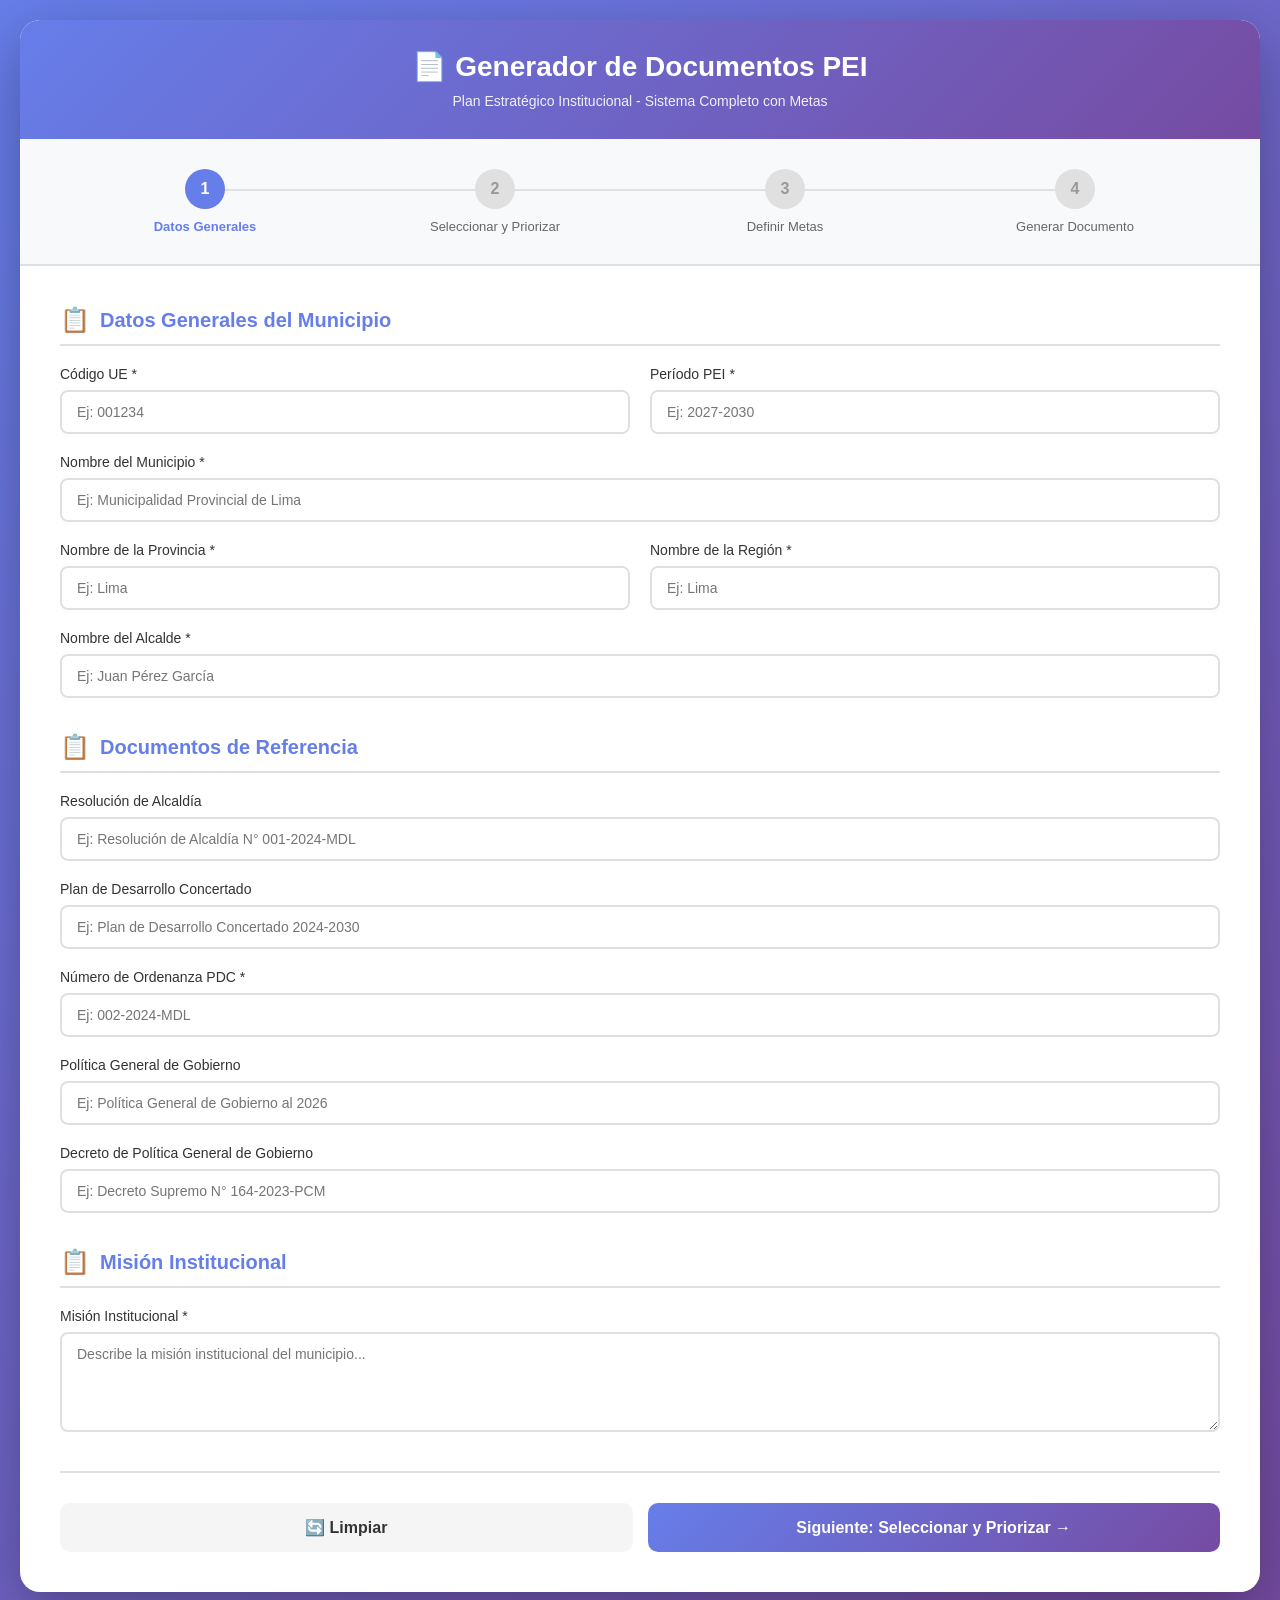
==== commit b04d5c9b: "feat(pei): integrate UE catalog and document output fixes" ====
--- a/index_fase4.html
+++ b/index_fase4.html
@@ -173,7 +173,7 @@
         <h2 class="section-title">Datos Generales del Municipio</h2>
         <div class="two-column">
           <div class="form-group"><label>Código UE *</label><input type="text" id="codigo_ue" placeholder="Ej: 001234"></div>
-          <div class="form-group"><label>Período PEI *</label><input type="text" id="periodo_pei" placeholder="Ej: 2027-2030"></div>
+          <div class="form-group"><label>Período PEI *</label><input type="text" id="periodo_pei" required placeholder="Ej: 2027-2030"></div>
         </div>
         <div class="form-group"><label>Nombre del Municipio *</label><input type="text" id="nombre_municipio" placeholder="Ej: Municipalidad Provincial de Lima"></div>
         <div class="two-column">
@@ -186,7 +186,7 @@
         <h2 class="section-title">Documentos de Referencia</h2>
         <div class="form-group"><label>Resolución de Alcaldía</label><input type="text" id="resolucion_alcaldia" placeholder="Ej: Resolución de Alcaldía N° 001-2024-MDL"></div>
         <div class="form-group"><label>Plan de Desarrollo Concertado</label><input type="text" id="plan_desarrollo_concertado" placeholder="Ej: Plan de Desarrollo Concertado 2024-2030"></div>
-        <div class="form-group"><label>Ordenanza PDC</label><input type="text" id="ordenanza_pdc" placeholder="Ej: Ordenanza Municipal N° 002-2024-MDL"></div>
+        <div class="form-group"><label>Número de Ordenanza PDC *</label><input type="text" id="ordenanza_pdc" required placeholder="Ej: 002-2024-MDL"></div>
         <div class="form-group"><label>Política General de Gobierno</label><input type="text" id="politica_general_gobierno" placeholder="Ej: Política General de Gobierno al 2026"></div>
         <div class="form-group"><label>Decreto de Política General de Gobierno</label><input type="text" id="decreto_politica_general_gobierno" placeholder="Ej: Decreto Supremo N° 164-2023-PCM"></div>
       </div>
@@ -288,6 +288,7 @@
 const appState = {
   datos: {},
   metas: {},
+  periodo_pei: null,
   selecciones: { oei: [], indicadoresOEI: [], aei: [], indicadoresAEI: [] },
   prioridades: { oei: [], aei: {} }
 };
@@ -296,9 +297,168 @@
 let draggedElement = null;
 let draggedAEIElement = null;
 
+function agregarSeleccion(lista, id) {
+  if (!lista.includes(id)) lista.push(id);
+}
+
+function obtenerCodigosAEIPorOEI(codigoOEI) {
+  const oei = MATRIZ_ESTANDAR.oei.find(item => item.codigo === codigoOEI);
+  return oei ? oei.aei.map(aei => aei.codigo) : [];
+}
+
+function quitarMetasPorPrefijo(prefijo) {
+  Object.keys(appState.metas).forEach(id => {
+    if (id.startsWith(prefijo)) delete appState.metas[id];
+  });
+}
+
+function quitarAEISeleccion(codigoOEI, codigoAEI) {
+  const aeiId = `aei-${codigoAEI}`;
+  appState.selecciones.aei = appState.selecciones.aei.filter(id => id !== aeiId);
+  appState.selecciones.indicadoresAEI = appState.selecciones.indicadoresAEI
+    .filter(id => !id.startsWith(`ind-aei-${codigoAEI}-`));
+  appState.prioridades.aei[codigoOEI] = (appState.prioridades.aei[codigoOEI] || [])
+    .filter(codigo => codigo !== codigoAEI);
+  quitarMetasPorPrefijo(`ind-aei-${codigoAEI}-`);
+}
+
+function quitarOEISeleccion(codigoOEI) {
+  const oeiId = `oei-${codigoOEI}`;
+  const aeiCodes = obtenerCodigosAEIPorOEI(codigoOEI);
+  const aeiIds = new Set(aeiCodes.map(codigo => `aei-${codigo}`));
+  appState.selecciones.oei = appState.selecciones.oei.filter(id => id !== oeiId);
+  appState.selecciones.aei = appState.selecciones.aei.filter(id => !aeiIds.has(id));
+  appState.selecciones.indicadoresOEI = appState.selecciones.indicadoresOEI
+    .filter(id => !id.startsWith(`ind-oei-${codigoOEI}-`));
+  appState.selecciones.indicadoresAEI = appState.selecciones.indicadoresAEI
+    .filter(id => !aeiCodes.some(codigo => id.startsWith(`ind-aei-${codigo}-`)));
+  quitarMetasPorPrefijo(`ind-oei-${codigoOEI}-`);
+  aeiCodes.forEach(codigo => quitarMetasPorPrefijo(`ind-aei-${codigo}-`));
+}
+
+function valoresUnicosValidos(valores, validos) {
+  if (!Array.isArray(valores)) return [];
+  return [...new Set(valores.filter(id => typeof id === 'string' && validos.has(id)))];
+}
+
+function extraerAniosPeriodo(periodo) {
+  const match = String(periodo || '').match(/^\s*(\d{4})\s*[-–—]\s*(\d{4})\s*$/);
+  if (!match) return [];
+  const inicio = Number(match[1]);
+  const fin = Number(match[2]);
+  if (inicio > fin) return [];
+  return Array.from({ length: fin - inicio + 1 }, (_, index) => inicio + index);
+}
+
+function obtenerPeriodoPei() {
+  return document.getElementById('periodo_pei')?.value.trim() || '';
+}
+
+function sincronizarPeriodo() {
+  const periodo = obtenerPeriodoPei();
+  if (appState.periodo_pei !== null && appState.periodo_pei !== periodo) {
+    appState.metas = {};
+  }
+  appState.periodo_pei = periodo;
+  return extraerAniosPeriodo(periodo);
+}
+
+function filtrarMetas(metas, anios, indicadoresSeleccionados) {
+  const allowedFields = new Set(['año_base', 'anio_base', 'valor_base']);
+  anios.forEach(year => allowedFields.add(`meta_${year}`));
+  const clean = {};
+  if (!metas || typeof metas !== 'object' || Array.isArray(metas)) return clean;
+  Object.entries(metas).forEach(([id, value]) => {
+    if (!indicadoresSeleccionados.has(id) || !value || typeof value !== 'object' || Array.isArray(value)) return;
+    clean[id] = Object.fromEntries(
+      Object.entries(value).filter(([field]) => allowedFields.has(field))
+    );
+  });
+  return clean;
+}
+
+function normalizarEstadoGuardado(data) {
+  const saved = data && typeof data === 'object' ? data : {};
+  const rawSelecciones = saved.selecciones && typeof saved.selecciones === 'object' ? saved.selecciones : {};
+  const oeiIds = new Set(MATRIZ_ESTANDAR.oei.map(oei => `oei-${oei.codigo}`));
+  const aeiIds = new Set();
+  const indicadoresOEI = new Set();
+  const indicadoresAEI = new Set();
+  const indicadorAEIPadre = new Map();
+  const aeiPadre = new Map();
+
+  MATRIZ_ESTANDAR.oei.forEach(oei => {
+    oei.indicadores.forEach((_, index) => indicadoresOEI.add(`ind-oei-${oei.codigo}-${index}`));
+    oei.aei.forEach(aei => {
+      const aeiId = `aei-${aei.codigo}`;
+      aeiIds.add(aeiId);
+      aeiPadre.set(aeiId, oei.codigo);
+      aei.indicadores.forEach((_, index) => {
+        const id = `ind-aei-${aei.codigo}-${index}`;
+        indicadoresAEI.add(id);
+        indicadorAEIPadre.set(id, aeiId);
+      });
+    });
+  });
+
+  const selecciones = {
+    oei: valoresUnicosValidos(rawSelecciones.oei, oeiIds),
+    indicadoresOEI: valoresUnicosValidos(rawSelecciones.indicadoresOEI, indicadoresOEI),
+    aei: valoresUnicosValidos(rawSelecciones.aei, aeiIds),
+    indicadoresAEI: valoresUnicosValidos(rawSelecciones.indicadoresAEI, indicadoresAEI)
+  };
+
+  selecciones.aei.forEach(id => {
+    const codigoOEI = aeiPadre.get(id);
+    if (codigoOEI) agregarSeleccion(selecciones.oei, `oei-${codigoOEI}`);
+  });
+  selecciones.indicadoresOEI.forEach(id => {
+    const codigoOEI = id.match(/^ind-oei-(OEI\.\d+)-\d+$/)?.[1];
+    if (codigoOEI) agregarSeleccion(selecciones.oei, `oei-${codigoOEI}`);
+  });
+  selecciones.indicadoresAEI = selecciones.indicadoresAEI.filter(id => selecciones.aei.includes(indicadorAEIPadre.get(id)));
+
+  const selectedOeiCodes = new Set(selecciones.oei.map(id => id.replace('oei-', '')));
+  const selectedAeiByOei = new Map();
+  selecciones.aei.forEach(id => {
+    const codigoOEI = aeiPadre.get(id);
+    if (!selectedAeiByOei.has(codigoOEI)) selectedAeiByOei.set(codigoOEI, new Set());
+    selectedAeiByOei.get(codigoOEI).add(id.replace('aei-', ''));
+  });
+
+  const rawPrioridades = saved.prioridades && typeof saved.prioridades === 'object' ? saved.prioridades : {};
+  const prioridades = { oei: [], aei: {} };
+  const rawOeiOrder = Array.isArray(rawPrioridades.oei) ? rawPrioridades.oei : [];
+  [...new Set(rawOeiOrder)].forEach(codigo => {
+    if (typeof codigo === 'string' && selectedOeiCodes.has(codigo)) prioridades.oei.push(codigo);
+  });
+  MATRIZ_ESTANDAR.oei.forEach(oei => {
+    if (selectedOeiCodes.has(oei.codigo) && !prioridades.oei.includes(oei.codigo)) prioridades.oei.push(oei.codigo);
+  });
+  prioridades.oei.forEach(codigoOEI => {
+    const selectedCodes = selectedAeiByOei.get(codigoOEI) || new Set();
+    const rawOrder = Array.isArray(rawPrioridades.aei?.[codigoOEI]) ? rawPrioridades.aei[codigoOEI] : [];
+    const order = [];
+    rawOrder.forEach(codigo => {
+      if (typeof codigo === 'string' && selectedCodes.has(codigo) && !order.includes(codigo)) order.push(codigo);
+    });
+    obtenerCodigosAEIPorOEI(codigoOEI).forEach(codigo => {
+      if (selectedCodes.has(codigo) && !order.includes(codigo)) order.push(codigo);
+    });
+    prioridades.aei[codigoOEI] = order;
+  });
+
+  const periodo_pei = typeof saved.periodo_pei === 'string' ? saved.periodo_pei.trim() : '';
+  const selectedIndicators = new Set([...selecciones.indicadoresOEI, ...selecciones.indicadoresAEI]);
+  const metas = filtrarMetas(saved.metas, extraerAniosPeriodo(periodo_pei), selectedIndicators);
+
+  return { selecciones, prioridades, metas, periodo_pei };
+}
+
 // Inicializar
 window.addEventListener('load', () => {
   renderizarOEIs();
+  restaurarDatosGuardados();
 });
 
 // ============================================
@@ -340,7 +500,8 @@
   oei.indicadores.forEach((ind, i) => {
     html += `<div class="indicator-item">
       <input type="checkbox" class="indicator-checkbox" id="ind-oei-${oei.codigo}-${i}"
-             data-oei="${oei.codigo}" data-tipo="oei" data-index="${i}">
+             data-oei="${oei.codigo}" data-tipo="oei" data-index="${i}"
+             onchange="toggleIndicador(this)">
       <label for="ind-oei-${oei.codigo}-${i}" class="indicator-text">
         ${ind.nombre} <span class="indicator-unit">${ind.unidad}</span>
       </label>
@@ -373,7 +534,8 @@
   aei.indicadores.forEach((ind, i) => {
     html += `<div class="indicator-item">
       <input type="checkbox" class="indicator-checkbox" id="ind-aei-${aei.codigo}-${i}"
-             data-oei="${codigoOEI}" data-aei="${aei.codigo}" data-tipo="aei" data-index="${i}">
+             data-oei="${codigoOEI}" data-aei="${aei.codigo}" data-tipo="aei" data-index="${i}"
+             onchange="toggleIndicador(this)">
       <label for="ind-aei-${aei.codigo}-${i}" class="indicator-text">
         ${ind.nombre} <span class="indicator-unit">${ind.unidad}</span>
       </label>
@@ -392,8 +554,10 @@
 function toggleOEISelection(codigo) {
   const checkbox = document.getElementById(`oei-${codigo}`);
   const card = document.querySelector(`.oei-card[data-codigo="${codigo}"]`);
+  if (!checkbox || !card) return;
 
   if (checkbox.checked) {
+    agregarSeleccion(appState.selecciones.oei, `oei-${codigo}`);
     card.classList.add('selected', 'expanded');
     agregarOEIAPrioridad(codigo);
   } else {
@@ -405,29 +569,73 @@
     // Ocultar paneles AEI
     card.querySelectorAll('.aei-details-panel').forEach(p => p.style.display = 'none');
     card.querySelectorAll('.aei-item').forEach(i => i.classList.remove('selected'));
-    // Eliminar del panel de prioridad directamente (sin recursión)
-    const priorityItem = document.querySelector(`.priority-item[data-codigo="${codigo}"]`);
-    if (priorityItem) priorityItem.remove();
-    actualizarNumerosPrioridad();
-    actualizarContadorPrioridad();
-    verificarPriorityEmpty();
-  }
+    quitarOEISeleccion(codigo);
+    quitarOEIDePrioridad(codigo);
+  }
+  guardarDatos();
+}
+
+function asegurarOEIPadre(codigoOEI) {
+  const checkbox = document.getElementById(`oei-${codigoOEI}`);
+  const card = document.querySelector(`.oei-card[data-codigo="${codigoOEI}"]`);
+  if (!checkbox || !card || checkbox.checked) return;
+
+  checkbox.checked = true;
+  agregarSeleccion(appState.selecciones.oei, `oei-${codigoOEI}`);
+  card.classList.add('selected', 'expanded');
+  agregarOEIAPrioridad(codigoOEI);
 }
 
 function toggleAEI(codigoOEI, codigoAEI) {
   const checkbox = document.getElementById(`aei-${codigoAEI}`);
   const details = document.getElementById(`aei-details-${codigoAEI}`);
   const aeiItem = document.getElementById(`aei-item-${codigoAEI}`);
+  if (!checkbox || !details || !aeiItem) return;
 
   if (checkbox.checked) {
+    asegurarOEIPadre(codigoOEI);
+    agregarSeleccion(appState.selecciones.aei, `aei-${codigoAEI}`);
     details.style.display = 'block';
     aeiItem.classList.add('selected');
   } else {
     details.style.display = 'none';
     aeiItem.classList.remove('selected');
     details.querySelectorAll('input[type="checkbox"]').forEach(cb => cb.checked = false);
+    quitarAEISeleccion(codigoOEI, codigoAEI);
   }
   actualizarAEIEnPrioridad(codigoOEI);
+  guardarDatos();
+}
+
+function toggleIndicador(checkbox) {
+  if (!checkbox) return;
+  const codigoOEI = checkbox.dataset.oei;
+
+  if (checkbox.checked) {
+    asegurarOEIPadre(codigoOEI);
+    if (checkbox.dataset.tipo === 'aei') {
+      const codigoAEI = checkbox.dataset.aei;
+      const aeiCheckbox = document.getElementById(`aei-${codigoAEI}`);
+      if (aeiCheckbox && !aeiCheckbox.checked) {
+        aeiCheckbox.checked = true;
+        toggleAEI(codigoOEI, codigoAEI);
+      }
+    }
+    agregarSeleccion(
+      checkbox.dataset.tipo === 'aei' ? appState.selecciones.indicadoresAEI : appState.selecciones.indicadoresOEI,
+      checkbox.id
+    );
+  } else {
+    const selecciones = checkbox.dataset.tipo === 'aei'
+      ? appState.selecciones.indicadoresAEI
+      : appState.selecciones.indicadoresOEI;
+    const index = selecciones.indexOf(checkbox.id);
+    if (index !== -1) selecciones.splice(index, 1);
+    delete appState.metas[checkbox.id];
+  }
+
+  actualizarAEIEnPrioridad(codigoOEI);
+  guardarDatos();
 }
 
 // ============================================
@@ -436,7 +644,10 @@
 function agregarOEIAPrioridad(codigo) {
   const oei = MATRIZ_ESTANDAR.oei.find(o => o.codigo === codigo);
   if (!oei) return;
+  agregarSeleccion(appState.prioridades.oei, codigo);
+  if (!appState.prioridades.aei[codigo]) appState.prioridades.aei[codigo] = [];
   const container = document.getElementById('priorityContainer');
+  if (container.querySelector(`.priority-item[data-codigo="${codigo}"]`)) return;
   const empty = container.querySelector('.empty-state');
   if (empty) empty.remove();
   container.appendChild(crearPriorityItem(oei));
@@ -451,7 +662,7 @@
   div.dataset.codigo = oei.codigo;
   div.draggable = true;
   div.innerHTML = `
-    <div class="priority-number">1</div>
+    <div class="priority-number"></div>
     <button class="remove-btn" onclick="eliminarOEIDePrioridad('${oei.codigo}')" title="Eliminar">✕</button>
     <div class="priority-header">
       <div class="drag-handle">⋮⋮</div>
@@ -470,15 +681,19 @@
 }
 
 function eliminarOEIDePrioridad(codigo) {
-  // Desmarcar checkbox del OEI
   const checkbox = document.getElementById(`oei-${codigo}`);
   if (checkbox && checkbox.checked) {
     checkbox.checked = false;
-    // Llamar toggleOEISelection manejará el resto
     toggleOEISelection(codigo);
-    return; // toggleOEISelection ya limpia la priority card
-  }
-  // Si el checkbox ya está desmarcado, solo limpiar el panel
+    return;
+  }
+  quitarOEIDePrioridad(codigo);
+  guardarDatos();
+}
+
+function quitarOEIDePrioridad(codigo) {
+  appState.prioridades.oei = appState.prioridades.oei.filter(item => item !== codigo);
+  delete appState.prioridades.aei[codigo];
   const priorityItem = document.querySelector(`.priority-item[data-codigo="${codigo}"]`);
   if (priorityItem) priorityItem.remove();
   actualizarNumerosPrioridad();
@@ -496,8 +711,15 @@
 function actualizarAEIEnPrioridad(codigoOEI) {
   const stats = document.getElementById(`stats-${codigoOEI}`);
   if (!stats) return;
-  const numInd = document.querySelectorAll(`input[data-oei="${codigoOEI}"]:checked:not(.oei-checkbox):not(.aei-checkbox)`).length;
-  const numAEI = document.querySelectorAll(`input[data-oei="${codigoOEI}"].aei-checkbox:checked`).length;
+  const numInd = appState.selecciones.indicadoresOEI.filter(id => id.startsWith(`ind-oei-${codigoOEI}-`)).length
+    + appState.selecciones.indicadoresAEI.filter(id => {
+      const codigoAEI = id.match(/^ind-aei-(AEI\.\d+\.\d+)-\d+$/)?.[1];
+      return obtenerCodigosAEIPorOEI(codigoOEI).includes(codigoAEI);
+    }).length;
+  const numAEI = appState.selecciones.aei.filter(id => {
+    const codigoAEI = id.replace('aei-', '');
+    return obtenerCodigosAEIPorOEI(codigoOEI).includes(codigoAEI);
+  }).length;
   stats.innerHTML = `<div class="priority-stat">📊 ${numInd} indicadores</div><div class="priority-stat">📋 ${numAEI} AEI</div>`;
   // Refrescar lista AEI si está expandida
   const pItem = document.querySelector(`.priority-item[data-codigo="${codigoOEI}"]`);
@@ -522,12 +744,20 @@
   }
 }
 
-function crearListaAEIPrioridad(codigoOEI) {
+function crearListaAEIPrioridad(codigoOEI, ordenPrioridad = []) {
   const oei = MATRIZ_ESTANDAR.oei.find(o => o.codigo === codigoOEI);
   const aeiSel = oei ? oei.aei.filter(a => {
-    const cb = document.getElementById(`aei-${a.codigo}`);
-    return cb && cb.checked;
+    return appState.selecciones.aei.includes(`aei-${a.codigo}`);
   }) : [];
+  const ordenGuardado = ordenPrioridad.length > 0 ? ordenPrioridad : (appState.prioridades.aei[codigoOEI] || []);
+  if (ordenGuardado.length > 0) {
+    const posiciones = new Map(ordenGuardado.map((codigo, index) => [codigo, index]));
+    aeiSel.sort((a, b) => {
+      const posicionA = posiciones.has(a.codigo) ? posiciones.get(a.codigo) : Number.MAX_SAFE_INTEGER;
+      const posicionB = posiciones.has(b.codigo) ? posiciones.get(b.codigo) : Number.MAX_SAFE_INTEGER;
+      return posicionA - posicionB;
+    });
+  }
   if (!aeiSel.length) return '<div style="text-align:center;padding:15px;color:#999;font-size:12px">No hay AEI seleccionadas</div>';
   let html = '<div style="font-size:12px;font-weight:600;margin-bottom:10px;color:#764ba2">Arrastra para priorizar:</div><div class="aei-sortable">';
   aeiSel.forEach((aei, i) => {
@@ -544,10 +774,58 @@
   document.querySelectorAll('.priority-item').forEach((item, i) => {
     item.querySelector('.priority-number').textContent = i + 1;
   });
+  sincronizarPrioridadesDesdeUI();
 }
 
 function actualizarContadorPrioridad() {
   document.getElementById('priorityCount').textContent = document.querySelectorAll('.priority-item').length;
+}
+
+function actualizarEstadoPrioridades() {
+  appState.prioridades = obtenerPrioridadesDesdeEstado();
+}
+
+function obtenerPrioridadesDesdeEstado() {
+  const selectedOei = new Set(appState.selecciones.oei.map(id => id.replace('oei-', '')));
+  const oeiOrder = appState.prioridades.oei.filter(codigo => selectedOei.has(codigo));
+  MATRIZ_ESTANDAR.oei.forEach(oei => {
+    if (selectedOei.has(oei.codigo) && !oeiOrder.includes(oei.codigo)) oeiOrder.push(oei.codigo);
+  });
+
+  const aeiOrder = {};
+  oeiOrder.forEach(codigoOEI => {
+    const selectedAEI = new Set(
+      appState.selecciones.aei
+        .filter(id => obtenerCodigosAEIPorOEI(codigoOEI).includes(id.replace('aei-', '')))
+        .map(id => id.replace('aei-', ''))
+    );
+    const savedOrder = appState.prioridades.aei[codigoOEI] || [];
+    aeiOrder[codigoOEI] = [
+      ...savedOrder.filter(codigo => selectedAEI.has(codigo)),
+      ...obtenerCodigosAEIPorOEI(codigoOEI).filter(codigo => selectedAEI.has(codigo) && !savedOrder.includes(codigo))
+    ];
+  });
+
+  return { oei: oeiOrder, aei: aeiOrder };
+}
+
+function sincronizarPrioridadesDesdeUI() {
+  const oeiOrder = Array.from(document.querySelectorAll('.priority-item')).map(item => item.dataset.codigo);
+  const aeiOrder = { ...appState.prioridades.aei };
+  oeiOrder.forEach(codigoOEI => {
+    const priorityItem = document.querySelector(`.priority-item[data-codigo="${codigoOEI}"]`);
+    const domOrder = priorityItem
+      ? Array.from(priorityItem.querySelectorAll('.aei-priority-item')).map(item => item.dataset.codigo)
+      : [];
+    const savedOrder = appState.prioridades.aei[codigoOEI] || [];
+    aeiOrder[codigoOEI] = priorityItem?.classList.contains('expanded') ? domOrder : savedOrder;
+  });
+  appState.prioridades = { oei: oeiOrder, aei: aeiOrder };
+  actualizarEstadoPrioridades();
+}
+
+function guardarDatos() {
+  localStorage.setItem('peiFormData', JSON.stringify(construirPayload()));
 }
 
 // ============================================
@@ -583,6 +861,7 @@
     const di = items.indexOf(draggedElement), ti = items.indexOf(this);
     container.insertBefore(draggedElement, di < ti ? this.nextSibling : this);
     actualizarNumerosPrioridad();
+    guardarDatos();
   }
   return false;
 }
@@ -613,11 +892,21 @@
     const items = Array.from(container.children);
     const di = items.indexOf(draggedAEIElement), ti = items.indexOf(this);
     container.insertBefore(draggedAEIElement, di < ti ? this.nextSibling : this);
-    container.querySelectorAll('.aei-priority-item').forEach((it, i) => {
-      it.querySelector('.aei-priority-number').textContent = i + 1;
-    });
+    actualizarNumerosAEI(container);
+    const codigoOEI = container.closest('.priority-item')?.dataset.codigo;
+    if (codigoOEI) {
+      appState.prioridades.aei[codigoOEI] = Array.from(container.children).map(item => item.dataset.codigo);
+    }
+    actualizarEstadoPrioridades();
+    guardarDatos();
   }
   return false;
+}
+
+function actualizarNumerosAEI(container) {
+  container.querySelectorAll('.aei-priority-item').forEach((item, index) => {
+    item.querySelector('.aei-priority-number').textContent = index + 1;
+  });
 }
 
 // ============================================
@@ -690,13 +979,7 @@
 }
 
 function obtenerAnios() {
-  const periodoStr = document.getElementById('periodo_pei').value || '';
-  const m = periodoStr.match(/\d{4}/g);
-  if (m && m.length >= 2) {
-    const [ini, fin] = [parseInt(m[0]), parseInt(m[1])];
-    return Array.from({ length: fin - ini + 1 }, (_, i) => ini + i);
-  }
-  return [2026, 2027, 2028, 2029, 2030];
+  return extraerAniosPeriodo(obtenerPeriodoPei());
 }
 
 function crearFormularioMeta(ind) {
@@ -758,10 +1041,16 @@
 
 function irPaso1a2() {
   const ue = document.getElementById('codigo_ue').value.trim();
+  const periodo = obtenerPeriodoPei();
   const mun = document.getElementById('nombre_municipio').value.trim();
+  const ordenanza = document.getElementById('ordenanza_pdc').value.trim();
   const mis = document.getElementById('mision_institucional').value.trim();
-  if (!ue || !mun || !mis) {
-    alert('Por favor completa los campos obligatorios: Código UE, Nombre del Municipio y Misión Institucional.');
+  if (!extraerAniosPeriodo(periodo).length) {
+    alert('Ingresa un período PEI válido con formato AAAA-AAAA.');
+    return;
+  }
+  if (!ue || !mun || !ordenanza || !mis) {
+    alert('Por favor completa los campos obligatorios: Código UE, Período PEI, Número de Ordenanza, Nombre del Municipio y Misión Institucional.');
     return;
   }
   irPaso(2);
@@ -769,6 +1058,11 @@
 
 function validarYContinuarAMetas() {
   const alert = document.getElementById('selectionAlert');
+  if (!extraerAniosPeriodo(obtenerPeriodoPei()).length) {
+    alert.textContent = '⚠️ Ingresa un período PEI válido con formato AAAA-AAAA antes de continuar.';
+    alert.classList.add('show');
+    return;
+  }
   const oeiChecked = document.querySelectorAll('.oei-checkbox:checked');
   if (!oeiChecked.length) {
     alert.textContent = '⚠️ Debes seleccionar al menos 1 OEI con sus indicadores y AEI antes de continuar.';
@@ -820,6 +1114,12 @@
   const btn = document.getElementById('btnGenerar');
   const msg = document.getElementById('message');
   const payload = construirPayload();
+  if (!extraerAniosPeriodo(payload.periodo_pei).length || !payload.ordenanza_pdc) {
+    msg.className = 'message error';
+    msg.style.display = 'block';
+    msg.textContent = 'Completa un período PEI válido y el número de ordenanza antes de generar.';
+    return;
+  }
 
   // Mostrar loading
   btn.disabled = true;
@@ -870,6 +1170,17 @@
 }
 
 function construirPayload() {
+  const anios = sincronizarPeriodo();
+  const normalized = normalizarEstadoGuardado({
+    periodo_pei: appState.periodo_pei,
+    selecciones: appState.selecciones,
+    prioridades: appState.prioridades,
+    metas: appState.metas
+  });
+  appState.selecciones = normalized.selecciones;
+  appState.prioridades = normalized.prioridades;
+  appState.metas = normalized.metas;
+
   // Datos básicos
   const campos = ['codigo_ue','nombre_municipio','periodo_pei','nombre_provincia','nombre_region',
     'nombre_alcalde','resolucion_alcaldia','plan_desarrollo_concertado','ordenanza_pdc',
@@ -877,35 +1188,94 @@
   const data = {};
   campos.forEach(c => { const el = document.getElementById(c); if (el) data[c] = el.value.trim(); });
 
-  // Selecciones
+  // Selecciones: el estado completo es la fuente de verdad, no la visibilidad del DOM.
   data.selecciones = {
-    oei: Array.from(document.querySelectorAll('.oei-checkbox:checked')).map(cb => cb.id),
-    indicadoresOEI: Array.from(document.querySelectorAll('input[data-tipo="oei"]:checked')).map(cb => cb.id),
-    aei: Array.from(document.querySelectorAll('.aei-checkbox:checked')).map(cb => cb.id),
-    indicadoresAEI: Array.from(document.querySelectorAll('input[data-tipo="aei"]:checked')).map(cb => cb.id)
+    oei: [...appState.selecciones.oei],
+    indicadoresOEI: [...appState.selecciones.indicadoresOEI],
+    aei: [...appState.selecciones.aei],
+    indicadoresAEI: [...appState.selecciones.indicadoresAEI]
   };
 
-  // Prioridades OEI
-  const oeiOrder = Array.from(document.querySelectorAll('.priority-item')).map(i => i.dataset.codigo);
-  const aeiOrder = {};
-  oeiOrder.forEach(cod => {
-    // Escapar puntos en el código (OEI.09 → OEI\.09) para que sea válido como selector CSS
-    const codEscapado = cod.replace(/\./g, '\\.');
-    const sortable = document.querySelector(`#aei-priority-${codEscapado} .aei-sortable`);
-    if (sortable) aeiOrder[cod] = Array.from(sortable.querySelectorAll('.aei-priority-item')).map(i => i.dataset.codigo);
-  });
-  data.prioridades = { oei: oeiOrder, aei: aeiOrder };
+  // Prioridades y metas también se serializan desde el estado completo.
+  actualizarEstadoPrioridades();
+  data.prioridades = {
+    oei: [...appState.prioridades.oei],
+    aei: Object.fromEntries(Object.entries(appState.prioridades.aei).map(([codigo, orden]) => [codigo, [...orden]]))
+  };
 
   // Metas
-  data.metas = appState.metas;
+  data.metas = filtrarMetas(
+    appState.metas,
+    anios,
+    new Set([...appState.selecciones.indicadoresOEI, ...appState.selecciones.indicadoresAEI])
+  );
+  appState.metas = data.metas;
 
   return data;
+}
+
+function restaurarDatosGuardados() {
+  const raw = localStorage.getItem('peiFormData');
+  if (!raw) return;
+
+  try {
+    const data = JSON.parse(raw);
+    const campos = ['codigo_ue','periodo_pei','nombre_municipio','nombre_provincia','nombre_region',
+      'nombre_alcalde','resolucion_alcaldia','plan_desarrollo_concertado','ordenanza_pdc',
+      'mision_institucional','politica_general_gobierno','decreto_politica_general_gobierno'];
+    campos.forEach(campo => {
+      const element = document.getElementById(campo);
+      if (element && data[campo] !== undefined) element.value = data[campo];
+    });
+
+    const restored = normalizarEstadoGuardado(data);
+    appState.selecciones = restored.selecciones;
+    appState.prioridades = restored.prioridades;
+    appState.metas = restored.metas;
+    appState.periodo_pei = restored.periodo_pei;
+
+    appState.selecciones.oei.forEach(id => {
+      const checkbox = document.getElementById(id);
+      if (checkbox && !checkbox.checked) {
+        checkbox.checked = true;
+        const card = document.querySelector(`.oei-card[data-codigo="${id.replace('oei-', '')}"]`);
+        card?.classList.add('selected', 'expanded');
+      }
+    });
+    appState.selecciones.aei.forEach(id => {
+      const checkbox = document.getElementById(id);
+      if (checkbox && !checkbox.checked) {
+        checkbox.checked = true;
+        document.getElementById(`aei-item-${id.replace('aei-', '')}`)?.classList.add('selected');
+        document.getElementById(`aei-details-${id.replace('aei-', '')}`).style.display = 'block';
+      }
+    });
+    appState.selecciones.indicadoresOEI.forEach(id => {
+      const checkbox = document.getElementById(id);
+      if (checkbox) checkbox.checked = true;
+    });
+    appState.selecciones.indicadoresAEI.forEach(id => {
+      const checkbox = document.getElementById(id);
+      if (checkbox) checkbox.checked = true;
+    });
+
+    appState.prioridades.oei.forEach(codigo => agregarOEIAPrioridad(codigo));
+    appState.prioridades.oei.forEach(codigo => actualizarAEIEnPrioridad(codigo));
+    actualizarNumerosPrioridad();
+    actualizarContadorPrioridad();
+    verificarPriorityEmpty();
+    guardarDatos();
+  } catch (error) {
+    console.error('Error al restaurar datos:', error);
+  }
 }
 
 function limpiarFormulario() {
   if (confirm('¿Estás seguro de que deseas limpiar todos los datos?')) {
+    localStorage.removeItem('peiFormData');
     // Reset estado
     appState.metas = {};
+    appState.periodo_pei = null;
     appState.selecciones = { oei: [], indicadoresOEI: [], aei: [], indicadoresAEI: [] };
     appState.prioridades = { oei: [], aei: {} };
     // Reset UI
@@ -919,6 +1289,18 @@
     irPaso(1);
   }
 }
+
+const formContainer = document.querySelector('.form-container');
+if (formContainer) {
+  formContainer.addEventListener('input', event => {
+    if (event.target?.id === 'periodo_pei') {
+      sincronizarPeriodo();
+      if (pasoActual === 3) renderizarMetasIndicadores();
+    }
+    guardarDatos();
+  });
+  formContainer.addEventListener('change', guardarDatos);
+}
 </script>
 </body>
 </html>
